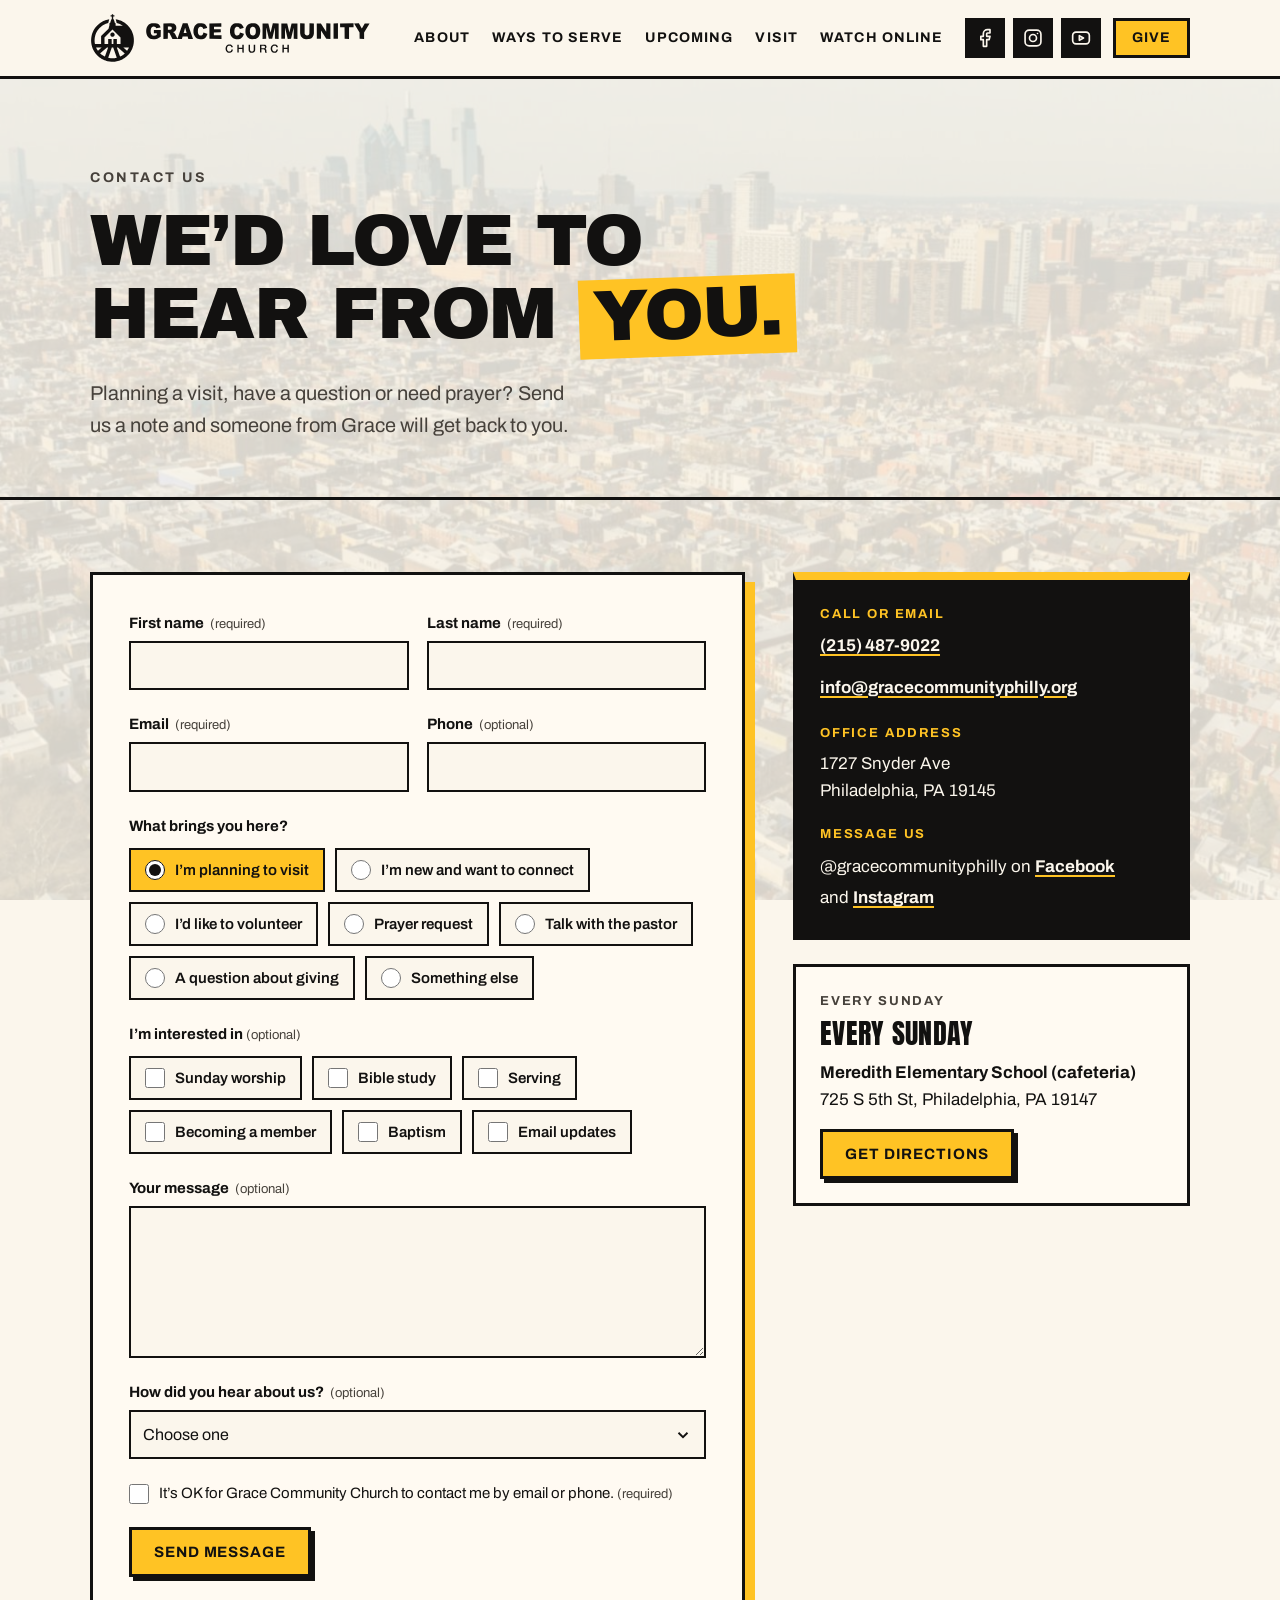
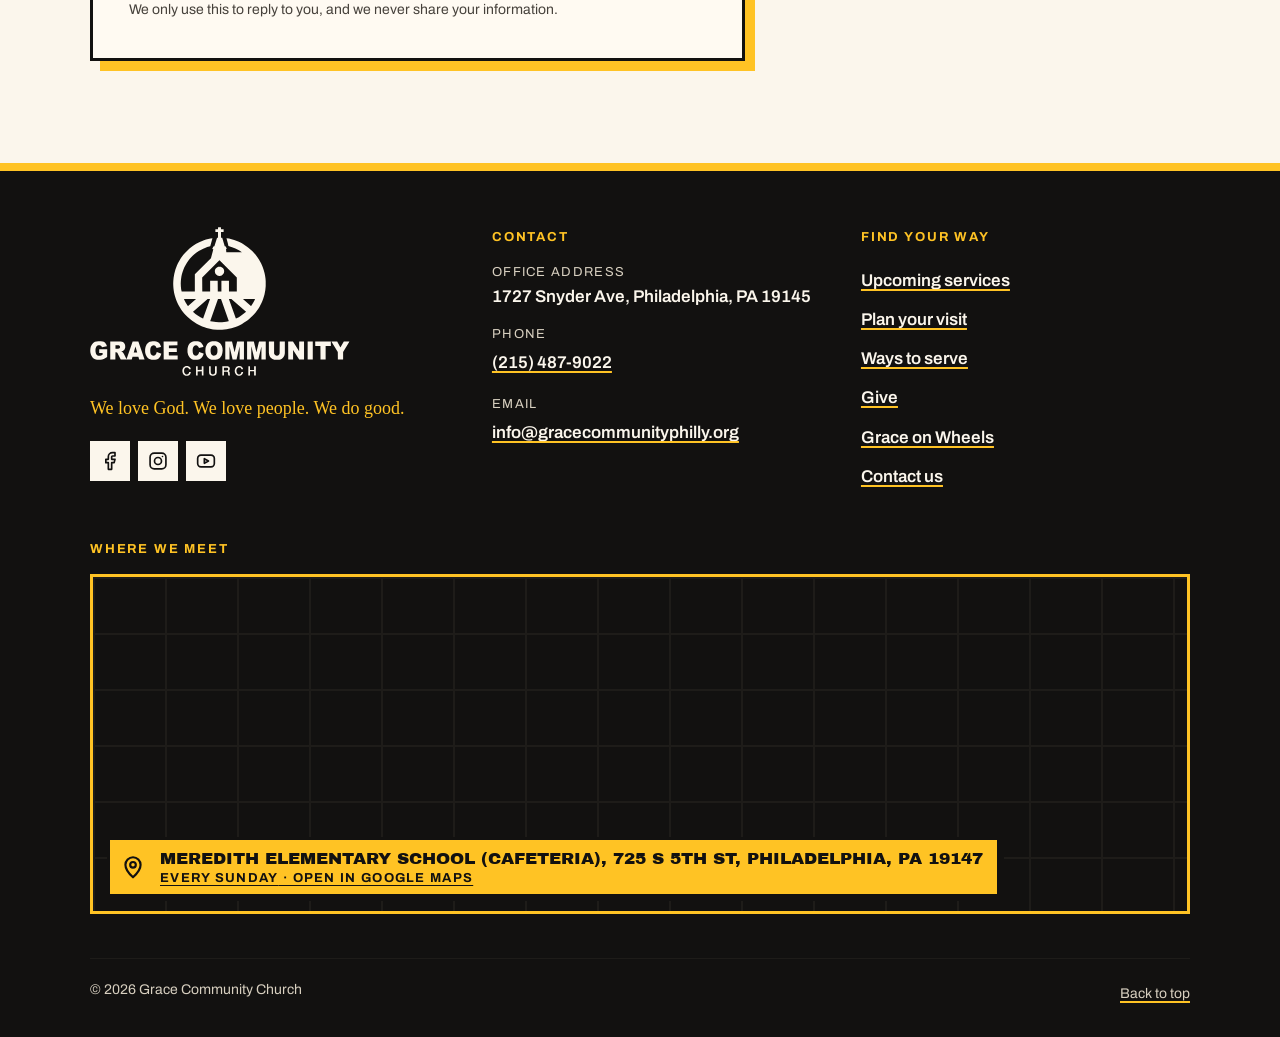
==== contact.html @ b17a5054 "2026-10-18: Add Give, Contact and Grace on Wheels pages - New pages: give.html, contact.html, graceo" ====
<!DOCTYPE html>
<html lang="en">
<head>
<meta charset="utf-8">
<!-- contact.html: shares its header, footer, CSS (assets/site.css) and script (assets/site.js) with the home page. -->
<meta name="viewport" content="width=device-width, initial-scale=1, viewport-fit=cover">
<title>Contact Us | Grace Community Church, Philadelphia</title>
<meta name="description" content="Questions, prayer requests or planning a visit? Send Grace Community Church a message, call (215) 487-9022 or email info@gracecommunityphilly.org.">
<link rel="canonical" href="https://gracecommunityphilly.org/contact">
<meta property="og:url" content="https://gracecommunityphilly.org/contact">
<meta property="og:type" content="website">
<meta property="og:site_name" content="Grace Community Church">
<meta property="og:title" content="Contact Us | Grace Community Church, Philadelphia">
<meta property="og:description" content="Questions, prayer requests or planning a visit? Send Grace Community Church a message, call (215) 487-9022 or email info@gracecommunityphilly.org.">
<meta property="og:image" content="https://gracecommunityphilly.org/images/share.jpg">
<meta property="og:image:width" content="1200">
<meta property="og:image:height" content="630">
<meta name="twitter:card" content="summary_large_image">
<meta name="theme-color" content="#121110">
<link rel="icon" href="/favicon.ico" sizes="48x48">
<link rel="icon" href="/favicon.svg" type="image/svg+xml">
<link rel="apple-touch-icon" href="/apple-touch-icon.png">
<link rel="preconnect" href="https://fonts.googleapis.com">
<link rel="preconnect" href="https://fonts.gstatic.com" crossorigin>
<link rel="stylesheet" href="https://fonts.googleapis.com/css2?family=Anton&family=Archivo:wght@400;600;700&family=Archivo+Black&family=Permanent+Marker&display=swap">
<link rel="stylesheet" href="assets/site.css">
<script>document.documentElement.classList.add('js');</script>
</head>
<body>
<a class="skip" href="#main">Skip to main content</a>

<!-- ===== HEADER + MAIN NAVIGATION (the same as the home page; links go back to its sections) ===== -->
<header class="site-header" id="top">
  <div class="wrap">
    <a class="brand" href="index.html" aria-label="Grace Community Church, home">
      <span class="emblem" aria-hidden="true"></span>
      <span class="wordmark" aria-hidden="true"></span>
    </a>
    <button class="nav-toggle" id="nav-toggle" type="button" aria-expanded="false" aria-controls="site-nav">
      <span class="bars" aria-hidden="true"></span><span id="nav-toggle-text">Menu</span>
    </button>
    <nav class="site-nav" id="site-nav" aria-label="Main">
      <!-- Nav items are in MOBILE order; .d-1 … .d-7 set the desktop order, .m-only items show on mobile only -->
      <ul>
        <li class="m-only"><a href="index.html#visit">Service times</a></li>
        <li class="d-5"><a href="https://www.facebook.com/gracecommunityphilly/" target="_blank" rel="noopener">Watch online<span class="sr-only"> (opens in a new tab)</span></a></li>
        <li class="d-4"><a href="index.html#visit">Visit</a></li>
        <li class="m-only"><a href="index.html#upcoming" data-dir>Get directions</a></li>
        <li class="m-only"><a href="index.html#expect">What to expect</a></li>
        <li class="d-1"><a href="index.html#about">About<span class="m-txt"> Grace</span></a></li>
        <li class="d-3"><a href="index.html#upcoming">Upcoming<span class="m-txt"> services</span></a></li>
        <li class="d-2"><a href="index.html#serve">Ways to serve</a></li>
        <li class="soc-li d-6"><div class="soc-row"><div class="social">
          <a href="https://www.facebook.com/gracecommunityphilly/" target="_blank" rel="noopener" aria-label="Facebook (opens in a new tab)"><svg viewBox="0 0 24 24" aria-hidden="true"><path d="M18 2h-3a5 5 0 0 0-5 5v3H7v4h3v8h4v-8h3l1-4h-4V7a1 1 0 0 1 1-1h3z"/></svg></a>
          <a href="https://www.instagram.com/gracecommunityphilly/" target="_blank" rel="noopener" aria-label="Instagram (opens in a new tab)"><svg viewBox="0 0 24 24" aria-hidden="true"><rect x="2.5" y="2.5" width="19" height="19" rx="5"/><circle cx="12" cy="12" r="4.2"/><path d="M17.400 6.600h.01"/></svg></a>
          <a href="https://www.youtube.com/@GraceCommunityPhilly" target="_blank" rel="noopener" aria-label="YouTube (opens in a new tab)"><svg viewBox="0 0 24 24" aria-hidden="true"><rect x="2" y="5" width="20" height="14" rx="4"/><path d="M10 9.200v5.600l5-2.800z"/></svg></a>
        </div><a class="btn quiet bs-cta" href="index.html#bible-study">Bible study</a></div></li>
        <li class="give-li d-7"><a class="btn" href="give.html">Give</a></li>
      </ul>
    </nav>
  </div>
</header>

<!--
  CONTACT (contact.html)
    [1] Page heading
    [2] Form #contact-form. Where it sends is set by SITE.formEndpoint in assets/site.js
        (Google Apps Script → the "Contact" tab of the church's Google Sheet, plus an email to info@).
        No address set = it opens the visitor's email app with the message filled in, addressed to info@.
        Links can pre-select a reason: contact.html?reason=giving (the data-key of a reason below).
    [3] Other ways to reach us, and this Sunday's time and place (filled in from SITE.meetingPlaces)
-->
<main id="main">

<header class="page-hero">
  <div class="wrap">
    <p class="eyebrow">Contact us</p>
    <h1>We’d love to hear from <span class="hl">you.</span></h1>
    <p class="lede">Planning a visit, have a question or need prayer? Send us a note and someone from Grace will get back to&nbsp;you.</p>
  </div>
</header>

<section class="section first-sec" aria-label="Contact form and details">
  <div class="wrap contact-grid">
    <div>
      <form class="form" id="contact-form" novalidate data-form="contact" data-done="f-done" data-subject="Message from the website">
        <div class="f-row two">
          <label>First name <span class="req">(required)</span><input id="c-first" name="first_name" data-label="First name" autocomplete="given-name" required></label>
          <label>Last name <span class="req">(required)</span><input id="c-last" name="last_name" data-label="Last name" autocomplete="family-name" required></label>
        </div>
        <div class="f-row two">
          <label>Email <span class="req">(required)</span><input type="email" id="c-email" name="email" data-label="Email" autocomplete="email" required></label>
          <label>Phone <span class="opt">(optional)</span><input type="tel" id="c-phone" name="phone" data-label="Phone" autocomplete="tel"></label>
        </div>
        <fieldset class="f-row">
          <legend>What brings you here?</legend>
          <div class="choices">
            <label class="choice"><input type="radio" name="reason" value="Planning to visit" data-key="visit" checked><span>I’m planning to visit</span></label>
            <label class="choice"><input type="radio" name="reason" value="New and want to connect" data-key="connect"><span>I’m new and want to connect</span></label>
            <label class="choice"><input type="radio" name="reason" value="Volunteer" data-key="volunteer"><span>I’d like to volunteer</span></label>
            <label class="choice"><input type="radio" name="reason" value="Prayer request" data-key="prayer"><span>Prayer request</span></label>
            <label class="choice"><input type="radio" name="reason" value="Talk with the pastor" data-key="pastor"><span>Talk with the pastor</span></label>
            <label class="choice"><input type="radio" name="reason" value="Giving question" data-key="giving"><span>A question about giving</span></label>
            <label class="choice"><input type="radio" name="reason" value="Something else" data-key="other"><span>Something else</span></label>
          </div>
        </fieldset>
        <fieldset class="f-row">
          <legend>I’m interested in <span class="opt">(optional)</span></legend>
          <div class="choices">
            <label class="choice"><input type="checkbox" name="interests" value="Sunday worship"><span>Sunday worship</span></label>
            <label class="choice"><input type="checkbox" name="interests" value="Bible study"><span>Bible study</span></label>
            <label class="choice"><input type="checkbox" name="interests" value="Serving"><span>Serving</span></label>
            <label class="choice"><input type="checkbox" name="interests" value="Membership"><span>Becoming a member</span></label>
            <label class="choice"><input type="checkbox" name="interests" value="Baptism"><span>Baptism</span></label>
            <label class="choice"><input type="checkbox" name="interests" value="Email updates"><span>Email updates</span></label>
          </div>
        </fieldset>
        <label class="f-row">Your message <span class="opt">(optional)</span><textarea id="c-message" name="message" data-label="Message" rows="5"></textarea></label>
        <label class="f-row">How did you hear about us? <span class="opt">(optional)</span>
          <select id="c-heard" name="heard_from" data-label="Heard about us from">
            <option value="">Choose one</option>
            <option>A friend or family member</option>
            <option>Facebook</option>
            <option>Instagram</option>
            <option>Google search</option>
            <option>A flyer or event</option>
            <option>Other</option>
          </select>
        </label>
        <label class="choice consent"><input type="checkbox" id="c-consent" name="consent" value="yes" data-label="OK to contact" required><span>It’s OK for Grace Community Church to contact me by email or phone. <span class="req">(required)</span></span></label>
        <div class="hp" aria-hidden="true"><label>Leave this empty <input name="website" tabindex="-1" autocomplete="off"></label></div>
        <p class="f-error" role="alert" hidden></p>
        <button class="btn" type="submit">Send message</button>
        <p class="fine">We only use this to reply to you, and we never share your information.</p>
      </form>
      <div class="f-done" id="f-done" tabindex="-1" hidden>
        <h2>Thank you!</h2>
        <p class="done-msg">We got your message and will be in touch soon.</p>
        <a class="btn quiet" href="index.html">Back to the home page</a>
      </div>
    </div>

    <aside class="contact-side">
      <div class="side-card band">
        <h2 class="label">Call or email</h2>
        <p><a href="tel:+12154879022">(215)&nbsp;487-9022</a></p>
        <p><a href="mailto:info@gracecommunityphilly.org">info@gracecommunityphilly.org</a></p>
        <h2 class="label">Office address</h2>
        <p>1727 Snyder Ave<br>Philadelphia, PA&nbsp;19145</p>
        <h2 class="label">Message us</h2>
        <p>@gracecommunityphilly on <a href="https://www.facebook.com/gracecommunityphilly/" target="_blank" rel="noopener">Facebook<span class="sr-only"> (opens in a new tab)</span></a> and <a href="https://www.instagram.com/gracecommunityphilly/" target="_blank" rel="noopener">Instagram<span class="sr-only"> (opens in a new tab)</span></a></p>
      </div>
      <div class="side-card">
        <h2 class="label" data-sun="label">Every Sunday</h2>
        <p class="side-big" data-sun="when">12:00&nbsp;PM</p>
        <p><b data-sun="name">Meredith Elementary School (cafeteria)</b><br><span data-sun="address">725&nbsp;S&nbsp;5th&nbsp;St, Philadelphia, PA&nbsp;19147</span></p>
        <a class="btn" href="index.html#upcoming" data-dir>Get directions</a>
      </div>
    </aside>
  </div>
</section>

</main>

<!-- ===== [11] FOOTER: logo, contact, quick links, map ===== -->
<footer class="band site-footer">
  <div class="wrap">
    <div class="foot-grid">
      <div class="foot-brand">
        <span class="lockup" role="img" aria-label="Grace Community Church"></span>
        <p>We love God. We love people. We do good.</p>
        <div class="social">
          <a href="https://www.facebook.com/gracecommunityphilly/" target="_blank" rel="noopener" aria-label="Facebook (opens in a new tab)"><svg viewBox="0 0 24 24" aria-hidden="true"><path d="M18 2h-3a5 5 0 0 0-5 5v3H7v4h3v8h4v-8h3l1-4h-4V7a1 1 0 0 1 1-1h3z"/></svg></a>
          <a href="https://www.instagram.com/gracecommunityphilly/" target="_blank" rel="noopener" aria-label="Instagram (opens in a new tab)"><svg viewBox="0 0 24 24" aria-hidden="true"><rect x="2.5" y="2.5" width="19" height="19" rx="5"/><circle cx="12" cy="12" r="4.2"/><path d="M17.400 6.600h.01"/></svg></a>
          <a href="https://www.youtube.com/@GraceCommunityPhilly" target="_blank" rel="noopener" aria-label="YouTube (opens in a new tab)"><svg viewBox="0 0 24 24" aria-hidden="true"><rect x="2" y="5" width="20" height="14" rx="4"/><path d="M10 9.200v5.600l5-2.800z"/></svg></a>
        </div>
      </div>
      <div>
        <h2>Contact</h2>
        <dl class="contact">
          <div><dt>Office address</dt><dd>1727 Snyder Ave, Philadelphia, PA&nbsp;19145</dd></div>
          <div><dt>Phone</dt><dd><a href="tel:+12154879022">(215) 487-9022</a></dd></div>
          <div><dt>Email</dt><dd><a href="mailto:info@gracecommunityphilly.org">info@gracecommunityphilly.org</a></dd></div>
        </dl>
      </div>
      <div>
        <h2>Find your way</h2>
        <ul class="foot-links">
          <li><a href="index.html#upcoming">Upcoming services</a></li>
          <li><a href="index.html#visit">Plan your visit</a></li>
          <li><a href="index.html#serve">Ways to serve</a></li>
          <li><a href="give.html">Give</a></li>
          <li><a href="graceonwheels.html">Grace on Wheels</a></li>
          <li><a href="contact.html">Contact us</a></li>
        </ul>
      </div>
    </div>
    <!-- Map: the script swaps in this Sunday's place (from SITE.meetingPlaces) and embeds a Google map -->
    <h2 class="map-h" id="map-h">Where we meet this Sunday</h2>
    <div class="foot-map" id="map">
      <a class="map-link" id="map-link" href="https://www.google.com/maps/search/?api=1&amp;query=Meredith+Elementary+School%2C+725+S+5th+St%2C+Philadelphia%2C+PA+19147" target="_blank" rel="noopener">
        <span class="map-card">
          <svg viewBox="0 0 24 24" aria-hidden="true"><path d="M12 21.5s-7-6.1-7-11.5a7 7 0 0 1 14 0c0 5.400-7 11.500-7 11.500z"/><circle cx="12" cy="10" r="2.6"/></svg>
          <span><b id="map-place">Meredith Elementary School (cafeteria), 725&nbsp;S&nbsp;5th&nbsp;St, Philadelphia, PA&nbsp;19147</b><i><span id="map-when">Our Sunday home from November&nbsp;1</span>&nbsp;· Open in Google Maps<span class="sr-only"> (opens in a new tab)</span></i></span>
        </span>
      </a>
    </div>
    <div class="foot-base">
      <span>© <span id="year">2026</span> Grace Community Church</span>
      <a href="#top">Back to top</a>
    </div>
  </div>
</footer>
<!-- ===== /[11] END FOOTER ===== -->

<script src="assets/site.js"></script>
</body>
</html>
---- assets/site.css ----
/* GRACE COMMUNITY CHURCH: assets/site.css
   Shared by every page (index, give, contact, graceonwheels). Moved out of index.html so the pages share one copy. */
/* Layout: flyer logic at page scale. Cream sheets carry the reading, black bands carry
   times and places, one tilted yellow block per screen carries the emphasis. */
/* =====================================================================================
   CSS TABLE OF CONTENTS (search for the heading text in quotes)
     "Design tokens"          colours, fonts, logo shapes (the two long data: lines), spacing
     "Base"                   reset, links, focus outline
     "Page background photo"  the fixed photo behind the whole page
     "Buttons"                .btn and .btn.quiet
     "Gaps the church..."     .todo placeholder boxes
     "Social icons"
     "Header"                 sticky header, nav, mobile menu (max-width: 1200px)
     "Hero carousel"          slides, ticket card, the black strip under the hero
     "Sections"               shared section spacing and headings
     "Latest sermon"          video box and poster
     "Bible study panel"
     "Upcoming service cards"
     "About accordions"       values row, pastor letter
     "Ministries"             Ways to serve, food drive
     "Gallery"                flyer tiles and the lightbox
     "Visit"                  service times, FAQ, What to expect
     "Footer"                 map, contact, links
   Breakpoints used: 1200px (mobile menu), 860px (hero/sermon stack), 820/760/720/700px,
   640/600/560/520px, 480px and 380px (small phones).
   ===================================================================================== */
/* ---------- Design tokens ---------- */
:root {
  color-scheme: only light; /* always the cream look, even on devices set to dark mode */
  --paper: #fbf6ec;
  --paper-2: #efe4d0;
  --card: #fffaf2;
  --ink: #121110;
  --ink-soft: #46413b;
  --edge: #121110;
  --line: #d9cdb6;
  --sun: #ffc324;
  --on-sun: #121110;
  --band: #121110;
  --band-2: #1e1c19;
  --on-band: #fbf6ec;
  --on-band-soft: #d8d0c0;
  --ring: #121110;

  --display: "Archivo Black", "Arial Black", Impact, sans-serif;
  --tall: "Anton", "Arial Narrow", Impact, sans-serif;
  --body: "Archivo", "Helvetica Neue", Arial, sans-serif;
  --marker: "Permanent Marker", "Comic Sans MS", cursive;
  --serif: Georgia, "Times New Roman", serif;  /* system serif: no web font needed for the few quotes */

  --gutter: clamp(16px, 4vw, 40px);
  --header-h: 76px;
  /* Logo shapes, used as masks so they take the text colour. Retraced from the high-res logo PNG;
     the same drawings are saved as images/logo/emblem.svg and wordmark.svg. */
  --emblem: url("data:image/svg+xml,%3Csvg xmlns='http://www.w3.org/2000/svg' viewBox='0 0 924 1026'%3E%3Cpath fill-rule='evenodd' d='M488 1023l-48 1-42-4-42-8-23-7-19-6-24-9-21-9-20-10-18-9-18-12-19-13-16-12-18-15-17-15-18-18-16-18-12-15-13-18-15-23-12-21-9-18-8-17-10-25-7-21-6-21-5-21-4-22-3-22-2-25-1-25 1-26 3-34 7-40 11-41 15-40 10-22 10-19 20-33 24-33 16-19 15-15 30-28 32-25 34-22 36-19 18-8 23-9 21-7 22-6 22-5 20-3v1l-21 78-2 2-29 8-22 8-18 8-24 12-20 12-22 15-19 15-17 15-15 14-16 18-15 19-15 22-13 22-11 22-9 21-8 22-7 24-5 22-4 26-2 21-1 26 1 27 3 28 5 23h131v-171l160-159 23-89v-2l-10-2 2-4 9-22 10-1 26-83 2-1h8v-1v-56l-26-1v-26v-1h1h25v-1l1-20h28l1 20v1h26v27l-26 1v56v1h12l25 84 9 1 2 1 9 25-1 1h-6v1l3 30v1h118h35l2-1-30-19-35-18-33-13-36-11-1-3-6-28-12-45v-3l25 4 25 6 26 8 27 10 25 11 25 13 22 13 25 17 17 13 20 17 18 17 18 18 16 19 18 24 15 23 11 19 11 21 11 25 10 26 7 23 6 23 5 25 4 28 2 25v26v25l-4 40-8 42-12 41-9 24-9 21-10 20-10 18-11 18-13 19-12 16-15 18-17 18-16 15-18 16-15 12-19 14-20 13-17 10-23 13-22 10-20 7-41 14-25 5-22 4-23 4zM634 642v-138l-172-172h-1l-171 172 1 139 78-1v-106h2h73l1 106h36v-106h75v106zM466 487h-8l-9-1-8-4-6-3-6-6-7-8-4-9-2-9v-12l1-6 3-8 5-8 8-8 8-5 8-3 9-2h7l10 2 8 3 8 5 6 7 6 7 3 7 2 9v12l-1 6-3 8-5 8-7 7-8 6-9 4zM150 786l79-69-12-1h-107l-1 2 5 11 13 25 19 30 3 3zM299 912l69-194v-1h-24l-145 126-1 1 25 22 26 19 28 17 17 8 5 3zM488 948l19-2 20-2 24-5 3-2-77-219-2-1h-26l-2 1-77 219 2 1 19 4 35 5 31 2zM626 912l28-14 24-16 23-17 25-21-146-127h-24l1 4 65 184 3 7zM776 786l10-14 12-20 11-21 6-14h-1h-119l79 70h1z'/%3E%3C/svg%3E");
  --wordmark: url("data:image/svg+xml,%3Csvg xmlns='http://www.w3.org/2000/svg' viewBox='0 0 2587 347'%3E%3Cpath fill-rule='evenodd' d='M103 187h-23l-11-1-10-2-9-3-10-5-8-6-7-7-8-11-7-14-5-16-2-11-1-15 1-17 2-12 3-12 5-11 6-10 4-5 4-5 10-9 12-7 16-4 18-2h24l18 3 11 3 7 5 5 3 7 8 8 14 5 13v2h-1l-48 9h-1l-3-8-4-4-4-4-9-4-11-1-9 2-6 3-7 7-5 8-4 12-2 14v15l3 18 3 9 4 5 6 7 5 3 6 2 7 1h8l6-1 7-2 7-3 8-5 1-2v-13l-1-2h-31h-2v-35l1-2 77-1h1l1 2-1 75-20 14-14 7-15 5zM647 187h-24l-10-1-16-4-12-6-10-8-11-14-8-15-5-14-3-16v-28l4-21 5-14 7-14 12-13 13-9 7-3 13-3 14-2h20l16 3 13 4 8 5 5 4 8 10 7 11 7 18v1l-3 1-42 10-5-11-5-7-5-4-4-2-10-2-8 1-7 3-7 6-6 8-3 8-2 10-1 15 1 17 2 10 4 10 5 6 5 4 7 3 9 1 8-1 7-3 6-6 4-5 4-10 3-10 41 13 3 1 1 2-3 10-6 14-5 9-6 8-9 8-10 6-8 3zM1068 187h-25l-15-2-15-5-10-6-11-11-10-14-6-13-5-19-1-8v-15v-13l1-9 4-18 6-14 5-8 5-6 6-7 7-5 13-7 17-4 17-1 19 1 13 2 12 5 11 8 9 11 9 14 5 14-1 1-3 1-41 10-1-1-3-9-7-8-5-4-4-2-10-2-8 1-7 3-7 7-5 7-3 9-2 10-1 14 1 16 2 11 3 9 3 4 4 5 3 2 7 3 10 1 10-2 6-3 5-5 4-5 4-10 2-9 1-1 43 14 2 2-3 10-7 15-5 8-8 10-10 8-7 4-8 3zM1248 186l-23 1-16-2-13-4-13-7-11-10-8-10-8-15-5-15-2-12-1-14 1-21 2-12 3-10 6-14 5-8 6-7 5-6 8-6 13-6 9-3 9-2 20-1 18 1 17 4 14 7 13 12 9 12 7 15 5 16 1 14 1 10-3 27-4 15-3 8-5 9-9 12-6 6-10 7-8 4-9 3zM542 184h-53l-1-3-7-25-1-1h-56h-1l-8 29h-109l-2-3-28-55-3-6-5-5-4-2-4-1h-6h-1v1l-1 70-51 1v-179l89-1 17 1 11 2 8 3 8 6 4 4 5 7 3 6 4 13v18l-3 10-3 7-3 5-8 9-8 5-12 5v1l8 3 4 3 11 15 25 50 2 4 61-175 1-2h55l1 2 60 173 1 3zM872 184l-139-1-1-175v-2l1-1 135-1 2 1v38l-85 1v27h77l1 1 1 34-1 2h-1l-77 1-1 1v31l2 2h86v1v38zM1531 184l-42-1v-128l-1 2-30 126h-39l-30-127-1-1v128l-42 1v-179h67l24 99 2 7 25-106 1-1 66 1 1 3v173zM1748 184l-42-1v-128l-31 128-38 1-31-130-1 2v127h-42v-176v-2h67l1 2 25 104 25-104 1-2h66l1 2v174v2zM1878 186l-29 1-16-2-11-3-7-3-10-7-11-12-5-8-3-7-3-12-2-9-1-11v-106l2-3 50 1v116l2 7 6 8 4 4 5 3 11 2 11-2 7-4 3-4 3-4 3-9 1-116 1-2 50 1v2v112l-1 9-3 13-3 7-6 11-6 8-10 9-5 3-9 4-12 3zM2130 184l-48-1-61-95v95h-48l-1-176 1-2h47l61 96 1-95 1-2 47 1zM2217 183h-51v-175v-3l50-1 1 2zM2344 184l-50-1-1-133-50-1h-1l-1-42 1-2 154-1 1 2v43h-2l-50 1v131v2zM2518 184l-51-1-1-74-61-100-2-3 1-1 54-1 2 1 31 56 2 2 33-58h56v1l-7 12-56 91v73zM277 77l12-3 4-2 2-3 3-5v-5v-5l-3-5-4-5-6-2-6-1h-26v36zM1238 144h4l6-2 5-3 6-6 2-3 4-8 2-9 1-8v-23l-2-11-3-8-5-7-4-4-6-5-5-2-5-1h-9l-8 2-7 5-5 5-3 5-3 8-2 8-1 8v20l3 16 3 8 3 4 6 5 7 5 10 2zM469 115l-17-61-17 61zM970 344l-12 1-7-1-6-2-8-5-6-6-5-7-4-9-2-8-1-11 1-10 2-9 4-8 4-6 6-6 8-5 9-3 10-1 8 1 6 1 7 3 5 3 7 6 3 4 3 9v4l-1 1h-15l-3-8-5-5-7-4-9-1-7 1-5 2-6 5-5 8-3 12v12l1 7 5 11 5 5 4 4 5 2h7l9-1 7-5 4-5 3-8v-4l1-1h14l2 1-1 7-3 8-3 6-5 5-6 5-5 3zM1492 344l-13 1-6-1-6-2-9-5-7-7-4-7-4-9-2-8-1-10 1-9 2-8 4-10 5-7 7-6 7-4 9-3 9-1 9 1 13 4 6 4 6 7 4 8 1 6v2h-16l-4-9-4-5-6-3-8-1-8 1-5 2-5 4-3 3-3 5-3 9-1 7 1 13 2 7 3 6 4 6 5 3 6 3h6l9-1 4-2 5-6 3-6 3-9h14l2 1-2 8-2 6-3 6-4 5-8 7-6 3zM1128 343l-15-1-1-40-1-1-40 1v40h-16v-91h14h2v35l1 1 40-1v-35h1h15l1 1v90zM1231 344l-15 1-10-2-6-3-5-4-4-5-3-5-2-7-1-8v-60h15h1v52l1 10 1 5 4 7 3 3 4 2 8 1 8-1 5-2 6-6 2-4 1-5v-9v-53h1h14h2v58l-1 10-2 4-3 8-7 7-9 4zM1394 343h-17l-2-7-1-13-1-7-2-5-3-3-3-2-9-1h-23v37h-16v-91h53l7 2 4 2 6 6 4 7v7l-1 8-3 7-2 3-4 4-3 1 7 5 4 6 1 4 1 19 1 4 3 6zM1650 342h-17v-40v-1h-1h-39l-1 1v40h-17l1-91h15h1v35l1 1h40v-36h1h15h1zM1366 291l5-3 2-3 1-4v-8l-2-4-2-2-3-2-8-1h-26v27l1 1h25z'/%3E%3C/svg%3E");
}

/* ---------- Base: reset, links, focus outline ---------- */
*, *::before, *::after { box-sizing: border-box; }
[hidden] { display: none !important; }
html:not(.js) [data-from] { display: none !important; }
html { scroll-padding-top: calc(var(--header-h) + 16px); }
@media (prefers-reduced-motion: no-preference) { html { scroll-behavior: smooth; } }
body {
  margin: 0; background: var(--paper); color: var(--ink);
  font-family: var(--body); font-size: 1.0625rem; line-height: 1.6;
  overflow-x: hidden; overflow-x: clip;
}
h1, h2, h3, h4, p, ul, ol, dl, dd, figure { margin: 0; }
/* Orphans and widows: headings, labels and short lines break into even lines; body copy never
   leaves one word alone on its last line. Times, dates and street addresses use non-breaking
   spaces in the markup (&nbsp;) so "9 AM", "Dec 5" and "725 S 5th St" never split. */
h1, h2, h3, h4, .when, .date, .label, .tag, .what, .where, .lede, .ref, .min h3, .volunteer h3, dt { text-wrap: balance; }
p, li, dd, address, blockquote, figcaption { text-wrap: pretty; }
ul, ol { padding: 0; list-style: none; }
img { display: block; max-width: 100%; height: auto; }
a { color: inherit; text-decoration-thickness: 2px; text-underline-offset: 3px; text-decoration-color: var(--sun); }
a:hover { text-decoration-color: currentColor; }
:focus-visible { outline: 3px solid var(--ring); outline-offset: 3px; }
button { font: inherit; color: inherit; }

/* Page background photo: fixed to the screen, so it stays put while the page scrolls.
   A cream layer at 85% sits over it. Set the image in SITE.pageImage. */
.has-page-bg body::before, .has-page-bg body::after { content: ""; position: fixed; left: 0; top: 0; width: 100%; height: 100vh; height: 100lvh; z-index: -1; pointer-events: none; }
.has-page-bg body::before { background: var(--page-image) center / cover no-repeat; }
@media (max-width: 700px) { .has-page-bg body::before { background-image: var(--page-image-small, var(--page-image)); } }
.has-page-bg body::after { background: var(--paper); opacity: .85; }
.has-page-bg .hero { background: transparent; }
.has-page-bg .section.tint { background: linear-gradient(rgba(239, 228, 208, .6), rgba(239, 228, 208, 0)); }

.wrap { max-width: 1180px; margin-inline: auto; padding-inline: var(--gutter); }
.band { background: var(--band); color: var(--on-band); --ring: var(--sun); }
.sr-only { position: absolute; width: 1px; height: 1px; overflow: hidden; clip-path: inset(50%); white-space: nowrap; }

.skip {
  position: absolute; left: var(--gutter); top: -100px; z-index: 100;
  background: var(--sun); color: var(--on-sun); padding: 10px 16px; font-weight: 700;
}
.skip:focus { top: calc(env(safe-area-inset-top, 0px) + 8px); }

.label {
  font-size: .8125rem; font-weight: 700; text-transform: uppercase; letter-spacing: .14em;
}
.emblem, .lockup { display: block; background: currentColor; }
.emblem { aspect-ratio: 924 / 1026; -webkit-mask: var(--emblem) center / contain no-repeat; mask: var(--emblem) center / contain no-repeat; }
/* The full lockup (footer) is the emblem stacked over the wordmark: two mask layers, no third copy of the artwork.
   49.64% / 35.717% place and size the emblem exactly as in the original lockup artwork. */
.lockup { aspect-ratio: 2587 / 1479;
  -webkit-mask: var(--emblem) 49.64% 0 / 35.717% auto no-repeat, var(--wordmark) 0 100% / 100% auto no-repeat;
          mask: var(--emblem) 49.64% 0 / 35.717% auto no-repeat, var(--wordmark) 0 100% / 100% auto no-repeat; }

/* Browsers without aspect-ratio (Safari 14 and older) */
@supports not (aspect-ratio: 1 / 1) {
  .brand .emblem { height: 49px; } .wordmark { width: 224px; } .hero-emblem { height: 333px; }
  .foot-brand .lockup { height: 149px; } .video { height: 0; padding-top: 56.25%; } .photo-slot { min-height: 340px; }
}

/* Buttons */
.btn {
  display: inline-flex; align-items: center; justify-content: center; gap: 10px;
  min-height: 48px; padding: 10px 22px;
  background: var(--sun); color: var(--on-sun); border: 3px solid var(--on-sun);
  font-weight: 700; font-size: .9375rem; text-transform: uppercase; letter-spacing: .06em;
  text-decoration: none; cursor: pointer; text-align: center;
  box-shadow: 4px 4px 0 var(--ink);
}
.btn:hover { box-shadow: 6px 6px 0 var(--ink); transform: translate(-2px, -2px); }
.btn.quiet { background: transparent; color: var(--ink); border-color: var(--ink); box-shadow: none; }
.btn.quiet:hover { background: var(--ink); color: var(--paper); transform: none; }
.band .btn { border-color: var(--sun); box-shadow: none; }
.band .btn:hover { background: var(--on-band); border-color: var(--on-band); transform: none; }
.band .btn.quiet { color: var(--on-band); border-color: var(--on-band); background: transparent; }
.band .btn.quiet:hover { background: var(--on-band); color: var(--band); }
@media (prefers-reduced-motion: no-preference) { .btn { transition: transform .12s, box-shadow .12s, background .12s; } }

/* Gaps the church still needs to fill in */
.todo {
  border: 2px dashed currentColor; padding: 14px 16px; display: grid; gap: 4px;
  font-size: .9375rem; line-height: 1.45;
}
.todo b { font-family: var(--marker); font-weight: 400; font-size: 1rem; letter-spacing: .04em; text-transform: uppercase; }
.todo.inline { display: inline-block; padding: 2px 10px; font-size: .875rem; }

/* Social icons */
.social { display: flex; gap: 8px; }
.social a { width: 40px; height: 40px; display: grid; place-items: center; background: var(--ink); color: var(--paper); border: 2px solid var(--ink); }
.band .social a { background: var(--on-band); color: var(--band); border-color: var(--on-band); }
.social a:hover, .band .social a:hover { background: var(--sun); color: var(--on-sun); border-color: var(--sun); }
.social svg { width: 20px; height: 20px; fill: none; stroke: currentColor; stroke-width: 2; stroke-linecap: round; stroke-linejoin: round; }
.site-nav .soc-li { margin-left: 8px; }

/* Header */
.site-header {
  position: sticky; top: env(safe-area-inset-top, 0px); z-index: 50;
  background: var(--paper); border-bottom: 3px solid var(--ink);
}
.site-header .wrap { display: flex; align-items: center; justify-content: space-between; gap: 16px; min-height: var(--header-h); }
.brand { display: flex; align-items: center; gap: 12px; text-decoration: none; min-width: 0; }
.brand .emblem { width: 44px; flex: none; }
.wordmark { display: block; height: 30px; aspect-ratio: 2587 / 347; flex: none; background: currentColor; -webkit-mask: var(--wordmark) center / contain no-repeat; mask: var(--wordmark) center / contain no-repeat; }
.nav-toggle {
  display: none; align-items: center; gap: 10px; min-height: 44px; padding: 6px 14px;
  background: var(--ink); color: var(--paper); border: 0; cursor: pointer;
  font-weight: 700; font-size: .875rem; text-transform: uppercase; letter-spacing: .1em;
}
.nav-toggle .bars { width: 20px; height: 14px; border-block: 2px solid currentColor; position: relative; }
.nav-toggle .bars::after { content: ""; position: absolute; inset: 4px 0 auto; border-top: 2px solid currentColor; }
.site-nav ul { display: flex; align-items: center; gap: 4px; }
.site-nav .m-only { display: none; }
/* Mobile-only words and the Bible study button; on desktop the links keep their original order */
.site-nav .m-txt, .site-nav .bs-cta { display: none; }
.soc-row { display: flex; flex-wrap: wrap; align-items: center; gap: 12px; }
@media (min-width: 1201px) {
  .site-nav .d-1 { order: 1; } .site-nav .d-2 { order: 2; } .site-nav .d-3 { order: 3; } .site-nav .d-4 { order: 4; }
  .site-nav .d-5 { order: 5; } .site-nav .d-6 { order: 6; } .site-nav .d-7 { order: 7; }
}
.site-nav li > a {
  display: block; padding: 10px 9px; white-space: nowrap; text-decoration: none;
  font-weight: 700; font-size: .875rem; text-transform: uppercase; letter-spacing: .08em;
}
.site-nav li > a:not(.btn):hover, .site-nav li > a[aria-current] { box-shadow: inset 0 -4px 0 var(--sun); }
.site-nav .btn { min-height: 40px; padding: 6px 16px; margin-left: 8px; box-shadow: none; }
.site-nav .btn:hover { transform: none; box-shadow: none; background: var(--ink); color: var(--paper); border-color: var(--ink); }
@media (max-width: 1200px) {
  .js .nav-toggle { display: inline-flex; }
  .site-nav { position: absolute; left: 0; right: 0; top: 100%; background: var(--paper); border-bottom: 3px solid var(--ink); padding: 8px var(--gutter) 20px; }
  .site-nav ul { flex-direction: column; align-items: stretch; gap: 0; }
  .site-nav .m-only { display: block; }
  .site-nav .m-txt { display: inline; }
  .site-nav .bs-cta { display: inline-flex; flex: 1 1 150px; padding-inline: 14px; }
  .site-nav li + li { border-top: 1px solid var(--line); }
  .site-nav li > a { padding: 14px 4px; font-size: 1rem; }
  .site-nav .soc-li { padding-block: 14px 4px; }
  .site-nav .social a { width: 48px; height: 48px; }
  .site-nav .give-li { border-top: 0; padding-top: 12px; }
  .site-nav .btn { margin-left: 0; min-height: 48px; }
  .js .site-nav:not(.open) { display: none; }
  html:not(.js) .site-header { position: static; }
  html:not(.js) .site-nav { position: static; border: 0; padding: 0 0 12px; flex-basis: 100%; }
  html:not(.js) .site-header .wrap { flex-wrap: wrap; }
}
@media (max-width: 480px) { .wordmark { height: 24px; } .brand { gap: 8px; } .brand .emblem { width: 36px; } }
@media (max-width: 380px) { .wordmark { height: 20px; } .brand .emblem { width: 32px; } }

/* Hero carousel: slides share one grid cell so the hero never changes height */
.hero { background: linear-gradient(var(--paper), var(--paper-2)); overflow-x: hidden; overflow-x: clip; }
.hero { --hero-overlay: var(--paper); }
.hero.dark .hero-stage { --hero-overlay: var(--band); --paper: var(--band); --ink: var(--on-band); --ink-soft: var(--on-band-soft); --ring: var(--sun); color: var(--ink); }
.hero.dark .hero-stage .btn { box-shadow: none; border-color: var(--sun); }
.hero.dark .hero-stage .btn.quiet { border-color: var(--ink); }
.hero.dark .ticket { outline: 2px solid var(--sun); }
.hero-stage { position: relative; }
.hero-bgs { position: absolute; inset: 0; overflow: hidden; }
.hero-bg { position: absolute; inset: 0; background: center / cover no-repeat; opacity: 0; }
.hero-bg.is-active { opacity: 1; }
.hero-bg.has-img::after { content: ""; position: absolute; inset: 0; background: var(--hero-overlay); opacity: .85; }
@media (prefers-reduced-motion: no-preference) { .hero-bg { transition: opacity .6s ease; } }
.hero-inner { position: relative; padding-block: clamp(36px, 6vw, 72px) clamp(20px, 3vw, 32px); }
.slides { display: grid; }
.slide {
  grid-area: 1 / 1; min-width: 0;
  display: grid; grid-template-columns: minmax(0, 1fr) minmax(0, 340px); gap: clamp(28px, 5vw, 56px); align-items: center;
}
.js .slide:not(.is-active) { visibility: hidden; opacity: 0; }
@media (prefers-reduced-motion: no-preference) {
  .js .slide { transition: opacity .5s ease, visibility 0s linear .5s; }
  .js .slide.is-active { transition: opacity .5s ease; }
}
html:not(.js) .slide { grid-area: auto; }
html:not(.js) .slides { gap: 56px; }
.hero-copy { container-type: inline-size; min-width: 0; }
.hero-h { display: grid; gap: 18px; }
.h1-name { font-family: var(--body); font-size: .875rem; font-weight: 700; letter-spacing: .18em; text-transform: uppercase; color: var(--ink-soft); }
.h1-motto { font-family: var(--display); font-weight: 400; text-transform: uppercase; font-size: clamp(1.75rem, 5.2vw, 4.25rem); line-height: 1; white-space: nowrap; letter-spacing: -.02em; display: grid; justify-items: start; gap: .06em; }
.h1-motto .hl { background: var(--sun); color: var(--on-sun); padding: .04em .22em .08em; margin-left: -.12em; transform: rotate(-2deg); transform-origin: left center; }
@media (max-width: 860px) { .h1-motto { font-size: clamp(1.5rem, 8.4vw, 3.25rem); } }
@supports (width: 1cqi) { .h1-motto { font-size: clamp(1.5rem, 9.6cqi, 5rem); } }
.lede { font-size: clamp(1.0625rem, 1.6vw, 1.25rem); max-width: 34em; margin-top: 30px; color: var(--ink-soft); }
.actions { display: flex; flex-wrap: wrap; gap: 14px; margin-top: 28px; }
.zoom-id { display: flex; flex-wrap: wrap; gap: 4px 22px; margin-top: 14px; font-size: .9375rem; font-weight: 600; }
.zoom-id b { font-family: var(--tall); font-weight: 400; font-size: 1.25rem; letter-spacing: .03em; margin-left: 4px; user-select: all; }
.hero-emblem { width: min(300px, 100%); justify-self: end; }
.hero-ctl { display: flex; align-items: center; gap: 6px; margin-top: clamp(24px, 4vw, 44px); flex-wrap: wrap; }
html:not(.js) .hero-ctl { display: none; }
.hero-ctl button { min-width: 44px; height: 44px; display: grid; place-items: center; background: transparent; border: 2px solid var(--ink); cursor: pointer; padding: 0; }
.hero-ctl button:hover { background: var(--ink); color: var(--paper); }
.hero-ctl svg { width: 18px; height: 18px; fill: none; stroke: currentColor; stroke-width: 2.5; stroke-linecap: round; stroke-linejoin: round; }
.hero-ctl .dots { display: flex; margin-inline: 6px; }
.hero-ctl .dots button { border: 0; min-width: 36px; }
.hero-ctl .dots button:hover { background: transparent; }
.hero-ctl .dots button::before { content: ""; width: 14px; height: 14px; border: 2px solid var(--ink); }
.hero-ctl .dots button:hover::before { background: var(--ink); }
.hero-ctl .dots button[aria-current="true"]::before { width: 30px; background: var(--sun); }

.ticket {
  background: var(--band); color: var(--on-band); --ring: var(--sun);
  padding: 28px 26px 30px; display: grid; gap: 10px; justify-items: start;
  transform: rotate(2deg); box-shadow: 12px 12px 0 var(--sun);
  max-width: 380px; justify-self: end; width: 100%;
}
.ticket .tag { font-family: var(--marker); background: var(--sun); color: var(--on-sun); padding: 2px 14px; font-size: 1.25rem; transform: rotate(-3deg); margin-bottom: 6px; }
.ticket .when { font-family: var(--tall); font-size: clamp(4rem, 9vw, 5.5rem); line-height: 1; color: var(--sun); text-transform: uppercase; letter-spacing: .01em; }
.ticket .time { font-family: var(--tall); font-size: 1.75rem; line-height: 1.1; text-transform: uppercase; letter-spacing: .02em; margin-bottom: 6px; }
.ticket .what { font-family: var(--display); font-size: 1.375rem; line-height: 1.15; text-transform: uppercase; }
.ticket p.where { color: var(--on-band-soft); font-size: 1rem; }
.ticket a { font-weight: 700; margin-top: 6px; }

.strip .wrap { display: grid; grid-template-columns: repeat(3, minmax(0, 1fr)); padding-block: 26px; }
.strip .cell { padding-inline: clamp(12px, 3vw, 36px); display: grid; gap: 2px; align-content: center; }
.strip .cell + .cell { border-left: 3px solid var(--sun); }
.strip .cell:first-child { padding-left: 0; }
.strip .label { color: var(--sun); }
.strip .big { font-family: var(--tall); font-size: clamp(2rem, 4.4vw, 3rem); line-height: 1.05; text-transform: uppercase; }
.strip .small { color: var(--on-band-soft); font-size: .9375rem; }
.strip a.cell { text-decoration: none; }
.strip a.cell:hover .big { color: var(--sun); }
.strip a.cell .small { text-decoration: underline; text-decoration-color: var(--sun); text-underline-offset: 3px; }
.strip .acts { display: flex; flex-wrap: wrap; gap: 10px; align-items: center; align-content: center; }
.strip .acts .btn { min-height: 46px; padding: 8px 18px; }
@media (max-width: 860px) {
  .slide { grid-template-columns: minmax(0, 1fr); align-items: start; gap: 22px; }
  .hero-emblem { display: none; }
  .hero-inner { padding-block: 28px 18px; }
  .hero-h { gap: 12px; }
  .lede { margin-top: 18px; font-size: 1rem; line-height: 1.5; }
  .actions { margin-top: 18px; gap: 10px; }
  .hero-ctl { margin-top: 20px; }
  /* the date card becomes a one-line tag */
  .ticket { display: flex; flex-wrap: wrap; align-items: baseline; gap: 4px 12px; padding: 10px 14px; transform: none; box-shadow: 5px 5px 0 var(--sun); width: auto; max-width: 100%; justify-self: start; }
  .ticket .tag { font-size: 1rem; padding: 0 10px; margin: 0; transform: rotate(-2deg); }
  .ticket .when { font-size: 2rem; }
  .ticket .time { font-size: 1.25rem; margin: 0; }
  .ticket .what, .ticket .where { display: none; }
  .zoom-id { margin-top: 10px; font-size: .875rem; gap: 2px 16px; }
  .zoom-id b { font-size: 1.0625rem; }
  .strip .wrap { grid-template-columns: repeat(2, minmax(0, 1fr)); padding-block: 16px; }
  .strip .cell { padding-inline: 14px; }
  .strip .cell:first-child { padding-left: 0; }
  .strip .big { font-size: 1.75rem; }
  .strip .small { font-size: .8125rem; line-height: 1.35; }
  .strip .label { font-size: .6875rem; letter-spacing: .1em; }
  .strip .acts { grid-column: 1 / -1; padding: 14px 0 0; margin-top: 14px; border-left: 0; border-top: 3px solid var(--sun); }
  .strip .acts .btn { flex: 1 1 140px; font-size: .8125rem; letter-spacing: .04em; padding: 8px 8px; white-space: nowrap; }
}

/* Sections */
.section { padding-block: clamp(56px, 8vw, 104px); }
.section.tint { background: linear-gradient(var(--paper-2), var(--paper)); }
.band.section { border-top: 8px solid var(--sun); }
.section-head { display: grid; gap: 12px; margin-bottom: clamp(28px, 4vw, 48px); max-width: 46rem; }
.section-head h2 { font-family: var(--display); font-weight: 400; text-transform: uppercase; font-size: clamp(2rem, 5.4vw, 3.5rem); line-height: 1; letter-spacing: -.015em; text-wrap: balance; }
.section-head p { color: var(--ink-soft); font-size: 1.125rem; }
.band .section-head p { color: var(--on-band-soft); }

/* Latest sermon */
.sermon { display: grid; grid-template-columns: minmax(0, 3fr) minmax(0, 2fr); gap: clamp(28px, 5vw, 64px); align-items: center; }
.video { aspect-ratio: 16 / 9; max-width: 100%; background: var(--band); border: 3px solid var(--edge); box-shadow: 10px 10px 0 var(--sun); position: relative; }
.video iframe { position: absolute; inset: 0; width: 100%; height: 100%; border: 0; }
.video-poster { position: absolute; inset: 0; display: block; }
.video-poster img { width: 100%; height: 100%; object-fit: cover; }
.video-poster .play { position: absolute; left: 50%; top: 50%; width: 84px; height: 84px; margin: -42px 0 0 -42px; background: var(--sun); border: 3px solid var(--on-sun); display: grid; place-items: center; box-shadow: 6px 6px 0 var(--on-sun); }
.video-poster:hover .play { transform: translate(-2px, -2px); box-shadow: 8px 8px 0 var(--on-sun); }
.video-poster .play svg { width: 40px; height: 40px; fill: var(--on-sun); }
.video-poster .host { position: absolute; left: 0; top: 0; background: var(--band); color: var(--on-band); padding: 6px 12px; font-size: .75rem; font-weight: 700; letter-spacing: .12em; text-transform: uppercase; }
.sermon-copy { display: grid; gap: 14px; justify-items: start; }
.sermon-copy .label { color: var(--ink-soft); }
.sermon-copy h2 { font-family: var(--display); font-weight: 400; text-transform: uppercase; font-size: clamp(1.75rem, 3.6vw, 2.75rem); line-height: 1.02; letter-spacing: -.015em; text-wrap: balance; }
.sermon-copy .ref { font-family: var(--tall); font-size: 1.375rem; text-transform: uppercase; letter-spacing: .02em; }
.sermon-copy p:not(.label):not(.ref) { color: var(--ink-soft); max-width: 40ch; }
.sermon-copy .actions { margin-top: 10px; }
@media (max-width: 860px) { .sermon { grid-template-columns: minmax(0, 1fr); } }
@media (max-width: 480px) { .video { box-shadow: 6px 6px 0 var(--sun); } }

/* Bible study panel: details beside the series graphic, then last week's video */
.bs-row { display: grid; grid-template-columns: minmax(0, 3fr) minmax(0, 2fr); gap: clamp(28px, 5vw, 56px); align-items: center; }
.bs-col { display: grid; gap: 16px; align-content: start; }
.bs-col p { max-width: 60ch; }
.bs-flyer { display: block; width: 100%; max-width: 400px; justify-self: end; border: 3px solid var(--edge); box-shadow: 8px 8px 0 var(--sun); }
.bs-flyer img { display: block; width: 100%; height: auto; }
.bs-watch { margin-top: 10px; padding-top: 30px; border-top: 3px solid var(--edge); }
.bs-title { font-family: var(--display); font-weight: 400; text-transform: uppercase; font-size: clamp(1.5rem, 3vw, 2.25rem); line-height: 1.02; letter-spacing: -.015em; text-wrap: balance; }
@media (max-width: 860px) {
  .bs-row { grid-template-columns: minmax(0, 1fr); }
  .bs-flyer { justify-self: start; }
}
@media (max-width: 480px) { .bs-flyer { box-shadow: 6px 6px 0 var(--sun); } }

/* Upcoming service cards */
.cards { display: grid; grid-template-columns: repeat(auto-fit, minmax(260px, 1fr)); gap: 30px; }
.svc { background: var(--card); border: 3px solid var(--edge); box-shadow: 10px 10px 0 var(--sun); display: flex; flex-direction: column; min-width: 0; }
.svc .date { background: var(--band); color: var(--sun); font-family: var(--tall); font-size: clamp(1.75rem, 3.4vw, 2.375rem); line-height: 1.1; text-transform: uppercase; text-align: center; padding: 14px 12px; letter-spacing: .01em; }
.svc .body { padding: 22px 24px 26px; display: grid; gap: 10px; align-content: start; flex: 1; }
.svc h3 { font-family: var(--display); font-weight: 400; font-size: 1.25rem; line-height: 1.2; text-transform: uppercase; letter-spacing: .01em; }
.svc p { color: var(--ink-soft); }
.svc h3 + p { color: var(--ink); font-weight: 700; }
.svc address { font-style: normal; color: var(--ink-soft); }
.svc .go { font-weight: 700; margin-top: 4px; }
@media (max-width: 480px) { .cards { gap: 26px; } .svc { box-shadow: 6px 6px 0 var(--sun); } }

/* About accordions */
.acc { border: 3px solid var(--edge); background: var(--card); }
.acc + .acc { margin-top: 14px; }
.acc h3 { font: inherit; }
.acc-btn {
  display: flex; align-items: center; gap: 16px; width: 100%; text-align: left;
  padding: 18px 22px; background: transparent; border: 0; cursor: pointer;
  font-family: var(--display); font-size: clamp(1.0625rem, 2.2vw, 1.3125rem); text-transform: uppercase; letter-spacing: .01em;
}
html:not(.js) .acc-btn { cursor: default; }
.acc-btn .pm { flex: none; width: 32px; height: 32px; background: var(--sun); position: relative; }
.acc-btn .pm::before, .acc-btn .pm::after { content: ""; position: absolute; left: 8px; right: 8px; top: 14.5px; height: 3px; background: var(--on-sun); }
.acc-btn .pm::after { transform: rotate(90deg); }
.acc-btn[aria-expanded="true"] .pm::after, html:not(.js) .acc-btn .pm::after { transform: none; }
.acc-btn[aria-expanded="true"] { background: var(--band); color: var(--on-band); --ring: var(--sun); outline-offset: -6px; }
.acc-panel { padding: 26px 22px 30px; display: grid; gap: 18px; border-top: 3px solid var(--edge); }
.acc-panel > p { max-width: 65ch; }
.acc-panel > p.src { font-family: var(--serif); font-style: italic; color: var(--ink-soft); }
.values { display: grid; grid-template-columns: repeat(3, minmax(0, 1fr)); background: var(--band); color: var(--on-band); }
.values li { padding: 20px 16px; text-align: center; display: grid; gap: 2px; }
.values li + li { border-left: 3px solid var(--sun); }
.values .label { color: var(--sun); }
.values strong { font-family: var(--tall); font-weight: 400; font-size: clamp(1.75rem, 4vw, 2.75rem); line-height: 1.05; text-transform: uppercase; }
@media (max-width: 560px) { .values { grid-template-columns: minmax(0, 1fr); } .values li + li { border-left: 0; border-top: 3px solid var(--sun); } }
.creed { display: grid; grid-template-columns: repeat(2, minmax(0, 1fr)); gap: 14px; }
.creed li { background: var(--band); color: var(--on-band); border-left: 8px solid var(--sun); padding: 18px 22px 20px; display: grid; gap: 6px; align-content: start; }
.creed h4 { font-family: var(--display); font-weight: 400; font-size: 1.125rem; text-transform: uppercase; letter-spacing: .02em; }
.creed q { font-family: var(--serif); font-style: italic; font-size: 1.125rem; line-height: 1.4; color: var(--sun); }
@media (max-width: 640px) { .creed { grid-template-columns: minmax(0, 1fr); } }
.pastor { display: grid; grid-template-columns: minmax(0, 1fr) minmax(0, 300px); gap: 36px; align-items: start; }
.pastor .col { display: grid; gap: 14px; }
.photo-slot { aspect-ratio: 4 / 5; max-width: 100%; border: 3px solid var(--edge); box-shadow: 8px 8px 0 var(--sun); overflow: hidden; background: var(--paper-2); }
.letter p { max-width: 62ch; }
.letter blockquote { margin: 4px 0; padding: 14px 20px; border-left: 8px solid var(--sun); background: var(--band); color: var(--sun); font-family: var(--serif); font-style: italic; font-size: 1.125rem; line-height: 1.45; }
.letter cite { font-style: normal; font-family: var(--body); font-size: .875rem; color: var(--on-band-soft); white-space: nowrap; }
.letter .sign { font-family: var(--serif); font-style: italic; margin-top: 6px; }
.letter .sign strong { font-family: var(--display); font-style: normal; font-weight: 400; text-transform: uppercase; letter-spacing: .01em; }
.photo-slot img { width: 100%; height: 100%; object-fit: cover; }
@media (max-width: 700px) { .pastor { grid-template-columns: minmax(0, 1fr); } .photo-slot { max-width: 280px; order: -1; } }

/* Ministries */
#serve-empty { color: var(--on-band-soft); }
.min-grid { display: grid; grid-template-columns: repeat(2, minmax(0, 1fr)); gap: 24px; }
.min { background: var(--band-2); padding: 28px 26px 30px; display: grid; gap: 14px; align-content: start; min-width: 0; border-top: 4px solid var(--sun); }
.min.wide { grid-column: 1 / -1; }
.min-top { display: flex; align-items: center; gap: 16px; }
.min svg { width: 44px; height: 44px; flex: none; fill: none; stroke: var(--sun); stroke-width: 1.75; stroke-linecap: round; stroke-linejoin: round; }
.min h3 { font-family: var(--display); font-weight: 400; font-size: clamp(1.25rem, 2.6vw, 1.625rem); line-height: 1.1; text-transform: uppercase; }
.min .when { font-family: var(--tall); font-size: 1.75rem; line-height: 1.1; color: var(--sun); text-transform: uppercase; letter-spacing: .01em; }
.min p { color: var(--on-band-soft); max-width: 60ch; }
.min p strong { color: var(--on-band); }
.min .actions { margin-top: 6px; }
.food { display: grid; grid-template-columns: minmax(0, 1fr) minmax(0, 1fr); gap: 28px 40px; margin-top: 6px; }
.food h4 { font-size: .8125rem; font-weight: 700; text-transform: uppercase; letter-spacing: .14em; color: var(--sun); margin-bottom: 12px; }
.items { display: grid; grid-template-columns: repeat(2, minmax(0, 1fr)); gap: 8px; }
.items li { background: var(--band); border-left: 6px solid var(--sun); padding: 10px 14px; font-weight: 700; }
.drops { display: grid; gap: 16px; }
.drops li { display: grid; gap: 2px; }
.drops strong { font-family: var(--display); font-weight: 400; text-transform: uppercase; font-size: 1rem; }
.drops address { font-style: normal; color: var(--on-band-soft); }
.min .where { color: var(--on-band); font-weight: 700; }
.volunteer { margin-top: 28px; background: var(--sun); color: var(--ink); padding: 26px 28px; display: grid; grid-template-columns: auto minmax(0, 1fr); gap: 10px 32px; align-items: center; }
.volunteer h3 { font-family: var(--tall); font-weight: 400; font-size: clamp(1.75rem, 4vw, 2.5rem); line-height: 1; text-transform: uppercase; }
.volunteer p { color: var(--ink); max-width: 62ch; }
.volunteer a:not(.btn) { color: var(--ink); font-weight: 700; }
.volunteer .actions { grid-column: 2; margin-top: 4px; }
.volunteer .btn { background: var(--ink); color: var(--paper); border-color: var(--ink); }
.volunteer .btn.quiet { background: transparent; color: var(--ink); border-color: var(--ink); }
@media (max-width: 760px) { .min-grid, .food { grid-template-columns: minmax(0, 1fr); } .volunteer { grid-template-columns: minmax(0, 1fr); } .volunteer .actions { grid-column: 1; } }
@media (max-width: 400px) { .items { grid-template-columns: minmax(0, 1fr); } }

/* Gallery */
.gallery { display: grid; grid-template-columns: repeat(2, minmax(0, 1fr)); gap: clamp(20px, 3.5vw, 40px); }
@media (max-width: 520px) { .gallery { grid-template-columns: minmax(0, 1fr); } }
.gallery.single { grid-template-columns: minmax(0, 520px); }
.tile { display: block; width: 100%; padding: 0; margin: 0; border: 3px solid var(--edge); background: var(--card); cursor: zoom-in; aspect-ratio: 1 / 1; max-width: 100%; overflow: hidden; }
.tile img { width: 100%; height: 100%; object-fit: cover; }
.tile:hover, .tile:focus-visible { box-shadow: 8px 8px 0 var(--sun); }
html:not(.js) .tile { cursor: default; }
dialog.lightbox { border: 0; padding: 0; background: var(--band); color: var(--on-band); --ring: var(--sun); max-width: min(94vw, 1040px); max-height: 94vh; overflow: auto; }
dialog.lightbox::backdrop { background: rgba(8, 8, 7, .86); }
.lb-bar { display: flex; align-items: center; justify-content: space-between; gap: 12px; padding: 10px 10px 10px 18px; position: sticky; top: 0; background: var(--band); }
.lb-bar p { font-weight: 700; font-size: .9375rem; min-width: 0; }
.lb-btns { display: flex; gap: 8px; flex: none; }
.lb-btns button { min-width: 44px; min-height: 44px; padding: 0 14px; background: var(--sun); color: var(--on-sun); border: 0; cursor: pointer; font-weight: 700; text-transform: uppercase; letter-spacing: .06em; font-size: .8125rem; }
.lightbox img { width: 100%; max-height: calc(94vh - 70px); object-fit: contain; }

/* Visit */
.visit { display: grid; grid-template-columns: minmax(0, 5fr) minmax(0, 6fr); gap: clamp(32px, 5vw, 64px); align-items: start; }
.times { background: var(--card); border: 3px solid var(--edge); box-shadow: 10px 10px 0 var(--sun); }
.times h3 { background: var(--band); color: var(--sun); font-family: var(--tall); font-weight: 400; font-size: 2rem; text-transform: uppercase; padding: 12px 24px; letter-spacing: .01em; }
.times dl { padding: 8px 24px 18px; }
.times .row { display: grid; grid-template-columns: minmax(0, 1fr) auto; gap: 4px 16px; align-items: baseline; padding-block: 16px; }
.times .row + .row { border-top: 1px solid var(--line); }
.times dt { font-weight: 700; }
.times dd.t { font-family: var(--tall); font-size: 1.75rem; line-height: 1; font-variant-numeric: tabular-nums; }
.times dd.w { grid-column: 1 / -1; color: var(--ink-soft); font-size: .9375rem; }
.faq { display: grid; gap: 26px; }
.faq h3 { font-family: var(--display); font-weight: 400; font-size: 1.1875rem; text-transform: uppercase; margin-bottom: 6px; }
.faq p { color: var(--ink-soft); max-width: 60ch; }
.meet { display: grid; gap: 12px; color: var(--ink-soft); max-width: 60ch; }
.meet li { padding-left: 14px; border-left: 4px solid var(--sun); }
.meet b { display: block; color: var(--ink); }
.expect { margin-top: clamp(40px, 6vw, 72px); padding-top: clamp(28px, 4vw, 44px); border-top: 3px solid var(--edge); }
.expect h3 { font-family: var(--display); font-weight: 400; font-size: clamp(1.5rem, 3.4vw, 2.25rem); text-transform: uppercase; letter-spacing: -.01em; margin-bottom: 22px; }
.expect ul { display: grid; grid-template-columns: repeat(2, minmax(0, 1fr)); gap: 22px 40px; }
.expect li { padding-left: 16px; border-left: 4px solid var(--sun); color: var(--ink-soft); max-width: 58ch; }
.expect li b { display: block; font-family: var(--display); font-weight: 400; text-transform: uppercase; font-size: 1.0625rem; color: var(--ink); margin-bottom: 4px; }
@media (max-width: 720px) { .expect ul { grid-template-columns: minmax(0, 1fr); } }
@media (max-width: 820px) { .visit { grid-template-columns: minmax(0, 1fr); } }
@media (max-width: 480px) { .times { box-shadow: 6px 6px 0 var(--sun); } }

/* Footer */
.map-h { margin-top: 44px; }
.foot-map { position: relative; height: clamp(240px, 32vw, 340px); margin-top: 0; border: 3px solid var(--sun); background:
  linear-gradient(var(--band-2) 2px, transparent 2px) 0 0 / 100% 56px,
  linear-gradient(90deg, var(--band-2) 2px, transparent 2px) 0 0 / 72px 100%, var(--band); overflow: hidden; }
.foot-map iframe { position: absolute; inset: 0; width: 100%; height: 100%; border: 0; }
.map-link { position: absolute; inset: 0; display: grid; place-items: center; text-decoration: none; outline-offset: -8px; }
.map-card { display: flex; align-items: center; gap: 14px; background: var(--sun); color: var(--on-sun); padding: 12px 20px 12px 14px; border: 3px solid var(--on-sun); box-shadow: 6px 6px 0 var(--on-sun); max-width: calc(100% - 32px); }
.map-card svg { width: 34px; height: 34px; flex: none; fill: none; stroke: currentColor; stroke-width: 2; stroke-linejoin: round; }
.map-card > span { display: grid; line-height: 1.25; min-width: 0; }
.map-card b { font-family: var(--display); font-weight: 400; text-transform: uppercase; overflow-wrap: anywhere; }
.map-card i { font-style: normal; font-size: .8125rem; font-weight: 700; text-transform: uppercase; letter-spacing: .1em; text-decoration: underline; text-underline-offset: 3px; }
.foot-map.live .map-link { inset: auto auto 14px 14px; display: block; max-width: calc(100% - 28px); outline-offset: 3px; }
.foot-map.live .map-card { max-width: 100%; }
.foot-map.live .map-card { padding: 8px 14px 8px 10px; box-shadow: 4px 4px 0 var(--on-sun); }
.foot-map.live .map-card svg { width: 26px; height: 26px; }
@media (max-width: 600px) {
  .foot-map { height: 320px; }
  .map-card { gap: 10px; padding: 8px 12px 8px 10px; }
  .map-card b { font-size: .8125rem; line-height: 1.25; }
  .map-card i { font-size: .6875rem; letter-spacing: .06em; line-height: 1.4; margin-top: 2px; }
  .foot-map.live .map-card svg { width: 22px; height: 22px; }
}
.site-footer { border-top: 8px solid var(--sun); padding-block: 56px 28px; }
.foot-grid { display: grid; grid-template-columns: minmax(0, 1.1fr) minmax(0, 1fr) minmax(0, 1fr); gap: 40px; }
.foot-brand { display: grid; gap: 18px; justify-items: start; align-content: start; }
.foot-brand .lockup { width: min(260px, 100%); }
.foot-brand p { font-family: var(--marker); font-size: 1.125rem; color: var(--sun); }
.site-footer h2 { font-size: .8125rem; font-weight: 700; text-transform: uppercase; letter-spacing: .14em; color: var(--sun); margin-bottom: 14px; }
.contact { display: grid; gap: 14px; }
.contact dt { font-size: .8125rem; text-transform: uppercase; letter-spacing: .1em; color: var(--on-band-soft); }
.contact dd { font-weight: 600; overflow-wrap: anywhere; user-select: all; }
.foot-links { display: grid; gap: 2px; }
.foot-links a { font-weight: 600; display: inline-block; padding-block: 5px; }
.contact a, .foot-base a { display: inline-block; padding-block: 4px; }
.contact .note { font-weight: 400; font-size: .875rem; color: var(--on-band-soft); user-select: auto; margin-top: 4px; }
.foot-base { margin-top: 44px; padding-top: 20px; border-top: 1px solid var(--band-2); display: flex; flex-wrap: wrap; justify-content: space-between; gap: 12px; font-size: .875rem; color: var(--on-band-soft); }
@media (max-width: 820px) { .foot-grid { grid-template-columns: minmax(0, 1fr); gap: 32px; } }

/* =====================================================================================
   INNER PAGES (give.html, contact.html, graceonwheels.html)
     "Page hero"        cream heading block at the top of each inner page
     "Forms"            fields, choice chips, errors, thank-you panel
     "Contact"          form + side cards
     "Give"             ways to give, where your gift goes, giving initiatives
     "Donate dialog"    the pop-up equipment form
     "Grace on Wheels"  steps and the vehicle form
   ===================================================================================== */

/* Page hero */
.page-hero { background: linear-gradient(var(--paper-2), var(--paper)); border-bottom: 3px solid var(--ink); }
.has-page-bg .page-hero { background: transparent; }
.page-hero .wrap { padding-block: clamp(40px, 7vw, 88px) clamp(32px, 5vw, 56px); display: grid; gap: 16px; justify-items: start; }
.eyebrow { font-size: .875rem; font-weight: 700; letter-spacing: .18em; text-transform: uppercase; color: var(--ink-soft); }
.page-hero h1 { font-family: var(--display); font-weight: 400; text-transform: uppercase; font-size: clamp(2.25rem, 6.4vw, 4.5rem); line-height: 1; letter-spacing: -.02em; max-width: 16ch; text-wrap: balance; }
.page-hero h1 .hl { display: inline-block; background: var(--sun); color: var(--on-sun); padding: .02em .2em .08em; transform: rotate(-2deg); }
.page-hero .lede { margin-top: 4px; }
.page-hero .ln { display: inline; }
.first-sec { padding-top: clamp(40px, 6vw, 72px); }
.tbc { display: inline-block; font-family: var(--marker); font-size: .8125rem; line-height: 1.4; padding: 0 8px; margin-right: 6px; border: 2px dashed currentColor; transform: rotate(-2deg); }
.fine { font-size: .875rem; color: var(--ink-soft); }
.fine a { font-weight: 700; }

/* Forms */
.form { display: grid; gap: 22px; align-content: start; background: var(--card); border: 3px solid var(--edge); box-shadow: 10px 10px 0 var(--sun); padding: clamp(20px, 4vw, 36px); min-width: 0; }
.form label, .form legend { font-weight: 700; font-size: .9375rem; }
.form label:not(.choice) { display: flex; flex-wrap: wrap; align-items: baseline; column-gap: 6px; row-gap: 6px; align-content: start; }
.form label:not(.choice) > :is(input, select, textarea) { flex: 1 1 100%; }
.form fieldset { border: 0; margin: 0; padding: 0; min-width: 0; }
.form legend { padding: 0; margin-bottom: 10px; }
.f-row { display: grid; gap: 6px; min-width: 0; }
.f-row.two { grid-template-columns: repeat(2, minmax(0, 1fr)); gap: 18px; }
.f-row.three { grid-template-columns: repeat(3, minmax(0, 1fr)); gap: 18px; }
.f-row.three.addr { grid-template-columns: minmax(0, 2fr) minmax(0, .8fr) minmax(0, 1.2fr); }
.f-group { display: grid; gap: 18px; padding-top: 20px; border-top: 3px solid var(--edge); }
.f-group:first-of-type { padding-top: 0; border-top: 0; }
.form .f-group > legend { font-family: var(--display); font-weight: 400; font-size: 1.125rem; text-transform: uppercase; letter-spacing: .01em; margin-bottom: 0; float: left; width: 100%; }
.form .f-group > legend + * { clear: both; }
.form input:not([type="checkbox"]):not([type="radio"]), .form select, .form textarea {
  font: inherit; font-weight: 400; font-size: 1rem; color: var(--ink); background: var(--paper);
  width: 100%; min-height: 48px; padding: 10px 12px; border: 2px solid var(--ink); border-radius: 0;
}
.form textarea { min-height: 120px; resize: vertical; }
.form select { appearance: none; -webkit-appearance: none; padding-right: 40px; cursor: pointer;
  background: var(--paper) url("data:image/svg+xml,%3Csvg xmlns='http://www.w3.org/2000/svg' viewBox='0 0 24 24'%3E%3Cpath d='M6 9l6 6 6-6' fill='none' stroke='%23121110' stroke-width='2.5'/%3E%3C/svg%3E") right 12px center / 18px no-repeat; }
.form ::placeholder { color: #8a8278; }
.form [aria-invalid="true"] { border-color: #a1261b !important; box-shadow: inset 0 0 0 2px #a1261b; }
.choices[data-invalid="true"] .choice { border-color: #a1261b; }
.req, .opt { font-weight: 400; font-size: .8125rem; color: var(--ink-soft); }
.choices { display: flex; flex-wrap: wrap; gap: 10px; }
.form .choice { display: inline-flex; grid-auto-flow: column; align-items: center; gap: 10px; min-height: 44px; padding: 8px 14px; border: 2px solid var(--ink); background: var(--paper); cursor: pointer; font-weight: 600; }
.choice input { width: 20px; height: 20px; margin: 0; flex: none; accent-color: var(--ink); }
.form .choice:has(input:checked) { background: var(--sun); }
.form .choice:has(input:focus-visible) { outline: 3px solid var(--ring); outline-offset: 3px; }
.form .choice.consent { display: flex; align-items: flex-start; border: 0; padding: 0; background: none; font-weight: 400; min-height: 0; }
.form .choice.consent:has(input:checked) { background: none; }
.choice.consent input { margin-top: 3px; }
.hp { position: absolute; left: -9999px; width: 1px; height: 1px; overflow: hidden; }
.f-error { background: var(--band); color: var(--sun); padding: 12px 16px; font-weight: 700; }
.form .btn { justify-self: start; }
.form .btn[disabled] { opacity: .6; cursor: progress; }
.f-done { background: var(--card); border: 3px solid var(--edge); box-shadow: 10px 10px 0 var(--sun); padding: clamp(24px, 4vw, 40px); display: grid; gap: 12px; align-content: start; justify-items: start; }
.f-done h2, .d-done h3 { font-family: var(--display); font-weight: 400; text-transform: uppercase; font-size: clamp(1.75rem, 4vw, 2.5rem); line-height: 1; }
.f-done:focus, .d-done:focus { outline: none; }
@media (max-width: 600px) {
  .f-row.two, .f-row.three { grid-template-columns: minmax(0, 1fr); }
  .f-row.three.addr { grid-template-columns: repeat(2, minmax(0, 1fr)); }
  .f-row.three.addr > :first-child { grid-column: 1 / -1; }
  .form, .f-done { box-shadow: 6px 6px 0 var(--sun); }
  .form .choice { flex: 1 1 100%; }
}

/* Contact */
.contact-grid { display: grid; grid-template-columns: minmax(0, 1.65fr) minmax(0, 1fr); gap: clamp(28px, 4vw, 48px); align-items: start; }
.contact-side { display: grid; gap: 24px; }
.side-card { background: var(--card); border: 3px solid var(--edge); padding: 24px; display: grid; gap: 10px; justify-items: start; min-width: 0; }
.side-card.band { background: var(--band); color: var(--on-band); --ring: var(--sun); border-color: var(--band); border-top: 8px solid var(--sun); }
.side-card .label { color: var(--ink-soft); }
.side-card.band .label { color: var(--sun); }
.side-card .label + p { margin-top: -4px; }
.side-card * + .label { margin-top: 10px; }
.side-card p { overflow-wrap: anywhere; }
.side-card.band p { color: var(--on-band); }
.side-card a:not(.btn) { font-weight: 700; display: inline-block; padding-block: 2px; }
.side-big { font-family: var(--tall); font-size: 1.75rem; line-height: 1.1; text-transform: uppercase; letter-spacing: .01em; }
.side-card .btn { margin-top: 6px; }
@media (max-width: 860px) { .contact-grid { grid-template-columns: minmax(0, 1fr); } }

/* Give */
.ways { display: grid; grid-template-columns: repeat(3, minmax(0, 1fr)); gap: 24px; }
.way { padding: 26px 24px 28px; display: grid; gap: 10px; align-content: start; justify-items: start; border-top: 8px solid var(--sun); min-width: 0; }
.way .label { color: var(--sun); }
.way h3 { font-family: var(--display); font-weight: 400; font-size: 1.375rem; line-height: 1.15; text-transform: uppercase; overflow-wrap: anywhere; }
.way p:not(.label) { color: var(--on-band-soft); }
.way .btn { margin-top: 8px; }
.tax-note { margin-top: 28px; max-width: 65ch; font-size: .9375rem; color: var(--ink-soft); }
.gifts { display: grid; grid-template-columns: repeat(auto-fit, minmax(260px, 1fr)); gap: 24px; }
.gift { background: var(--card); border: 3px solid var(--edge); padding: 24px; display: grid; gap: 10px; align-content: start; min-width: 0; }
.gift .label { color: var(--ink-soft); }
.gift h3 { font-family: var(--display); font-weight: 400; font-size: 1.25rem; line-height: 1.15; text-transform: uppercase; }
.gift p { color: var(--ink-soft); }
.gift p strong { color: var(--ink); }
.gift .how { color: var(--ink); padding-top: 10px; border-top: 1px solid var(--line); font-size: .9375rem; }
#initiatives .fine { margin-top: 24px; }
.feature { display: grid; grid-template-columns: minmax(0, 1fr) minmax(0, 1.25fr); gap: clamp(28px, 5vw, 64px); align-items: center; }
.feature + .feature { margin-top: clamp(40px, 6vw, 72px); padding-top: clamp(40px, 6vw, 72px); border-top: 3px solid var(--edge); }
.feature > img { width: 100%; aspect-ratio: 1 / 1; object-fit: cover; border: 3px solid var(--edge); box-shadow: 10px 10px 0 var(--sun); background: var(--paper-2); }
.f-copy { display: grid; gap: 14px; justify-items: start; min-width: 0; }
.f-copy .label { color: var(--ink-soft); }
.f-copy h3 { font-family: var(--display); font-weight: 400; text-transform: uppercase; font-size: clamp(1.625rem, 3.4vw, 2.5rem); line-height: 1.02; letter-spacing: -.015em; text-wrap: balance; }
.f-copy p:not(.label) { color: var(--ink-soft); max-width: 52ch; }
.f-copy .actions { margin-top: 6px; }
@media (max-width: 860px) { .ways { grid-template-columns: minmax(0, 1fr); } }
@media (max-width: 760px) {
  .feature { grid-template-columns: minmax(0, 1fr); }
  .feature > img { max-width: 420px; box-shadow: 6px 6px 0 var(--sun); }
}

/* Donate dialog */
dialog.donate { border: 3px solid var(--ink); padding: 0; background: var(--paper); color: var(--ink); width: min(760px, calc(100vw - 24px)); max-height: calc(100dvh - 24px); overflow: auto; box-shadow: 10px 10px 0 var(--sun); }
dialog.donate::backdrop { background: rgba(8, 8, 7, .78); }
.d-head { position: sticky; top: 0; z-index: 1; display: flex; align-items: center; justify-content: space-between; gap: 12px; padding: 10px 10px 10px 22px; background: var(--band); color: var(--on-band); --ring: var(--sun); }
.d-head h2 { font-family: var(--display); font-weight: 400; font-size: 1.125rem; line-height: 1.2; text-transform: uppercase; }
.d-close { flex: none; width: 44px; height: 44px; background: var(--sun); color: var(--on-sun); border: 0; font-size: 1.75rem; line-height: 1; cursor: pointer; }
.d-form { border: 0; box-shadow: none; background: var(--paper); }
.d-intro { color: var(--ink-soft); }
.d-done { padding: clamp(24px, 4vw, 40px); display: grid; gap: 12px; justify-items: start; }

/* Grace on Wheels */
.steps { display: grid; grid-template-columns: repeat(4, minmax(0, 1fr)); counter-reset: step; background: var(--band); color: var(--on-band); }
.steps li { counter-increment: step; padding: 24px 22px 26px; display: grid; gap: 6px; align-content: start; }
.steps li + li { border-left: 3px solid var(--sun); }
.steps li::before { content: counter(step); font-family: var(--tall); font-size: 3rem; line-height: 1; color: var(--sun); }
.steps b { font-family: var(--display); font-weight: 400; text-transform: uppercase; font-size: 1.0625rem; }
.steps p { color: var(--on-band-soft); font-size: .9375rem; }
.wheels-form { display: grid; grid-template-columns: minmax(0, 1.65fr) minmax(0, 1fr); gap: clamp(28px, 4vw, 48px); align-items: start; }
.take { display: grid; gap: 10px; }
.take li { padding-left: 14px; border-left: 4px solid var(--sun); color: var(--ink-soft); }
.take b { display: block; color: var(--ink); }
@media (max-width: 900px) { .steps { grid-template-columns: repeat(2, minmax(0, 1fr)); } .steps li:nth-child(3) { border-left: 0; } .steps li:nth-child(n+3) { border-top: 3px solid var(--sun); } }
@media (max-width: 860px) { .wheels-form { grid-template-columns: minmax(0, 1fr); } }
@media (max-width: 520px) { .steps { grid-template-columns: minmax(0, 1fr); } .steps li + li { border-left: 0; border-top: 3px solid var(--sun); } }
/* Giving initiative cards on the Give page reuse the home page's "Ways to serve" cards (.min) */
.min .note { font-size: .875rem; }
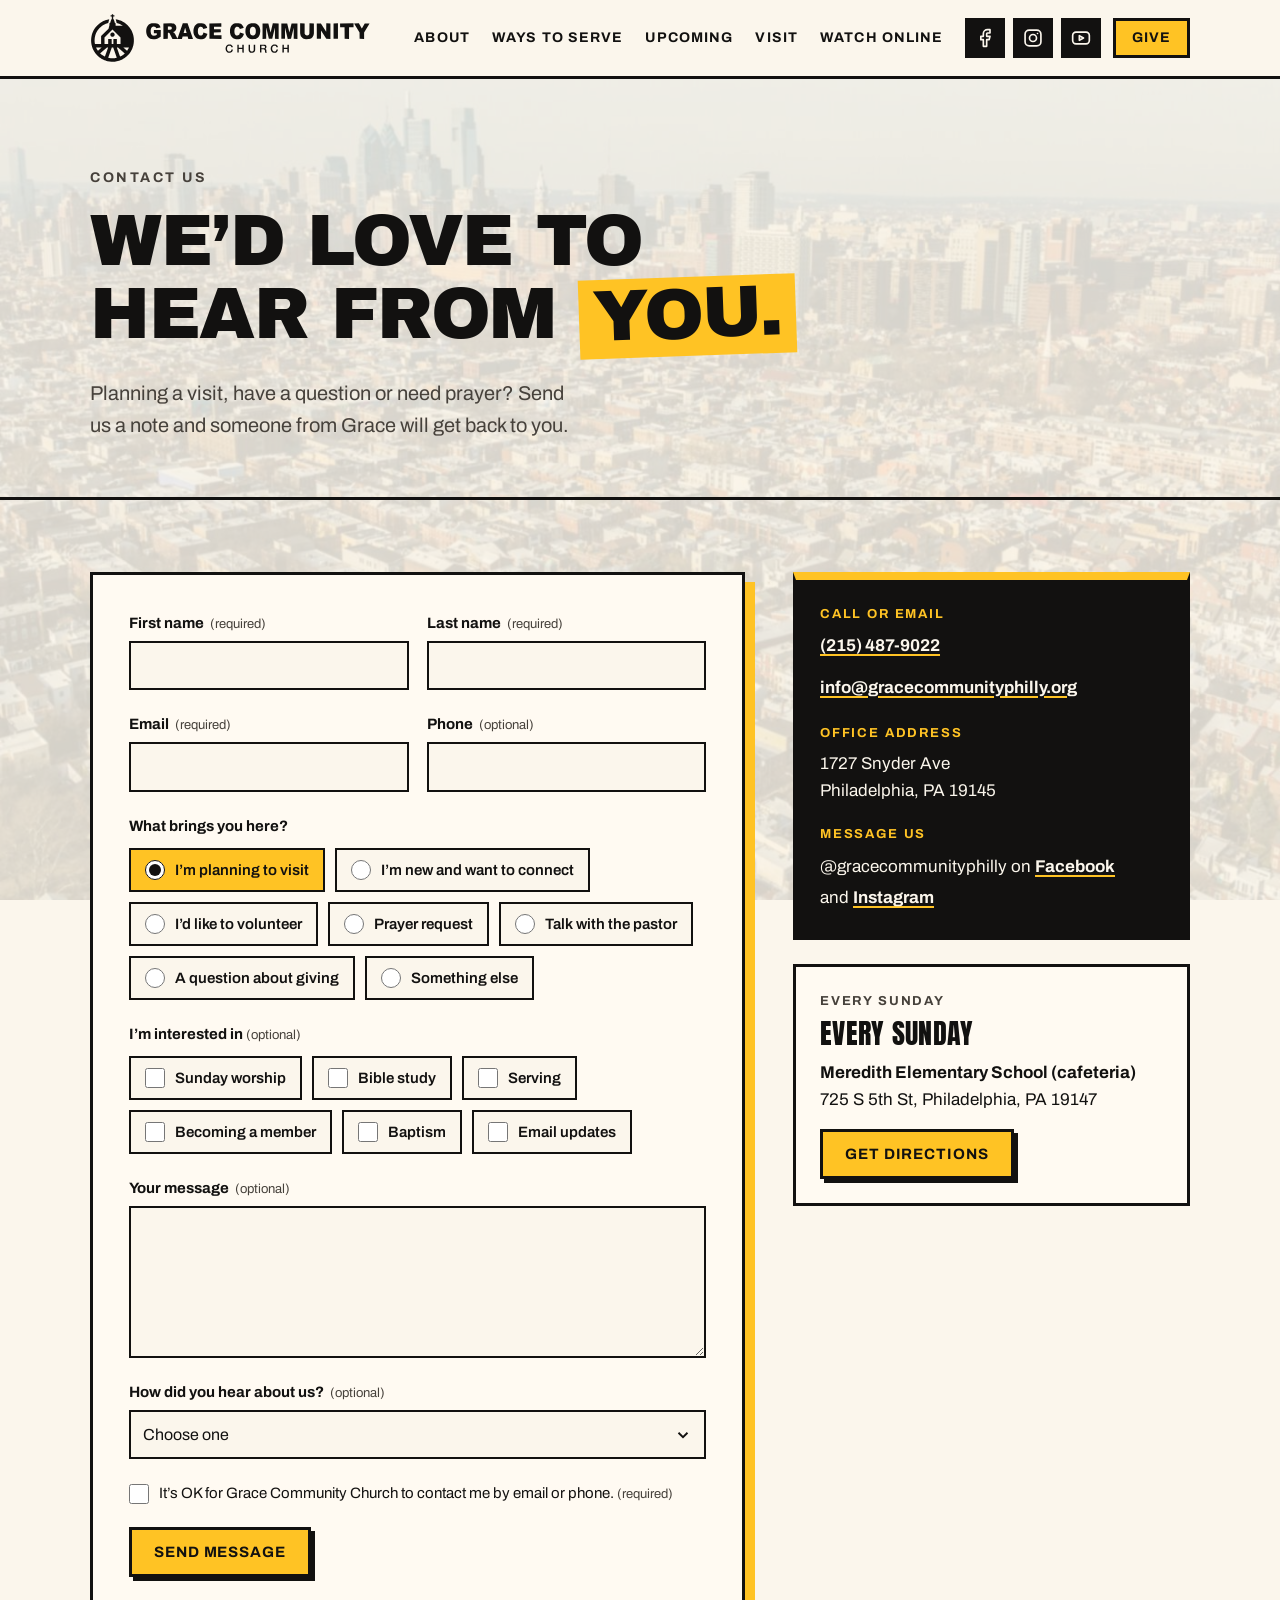
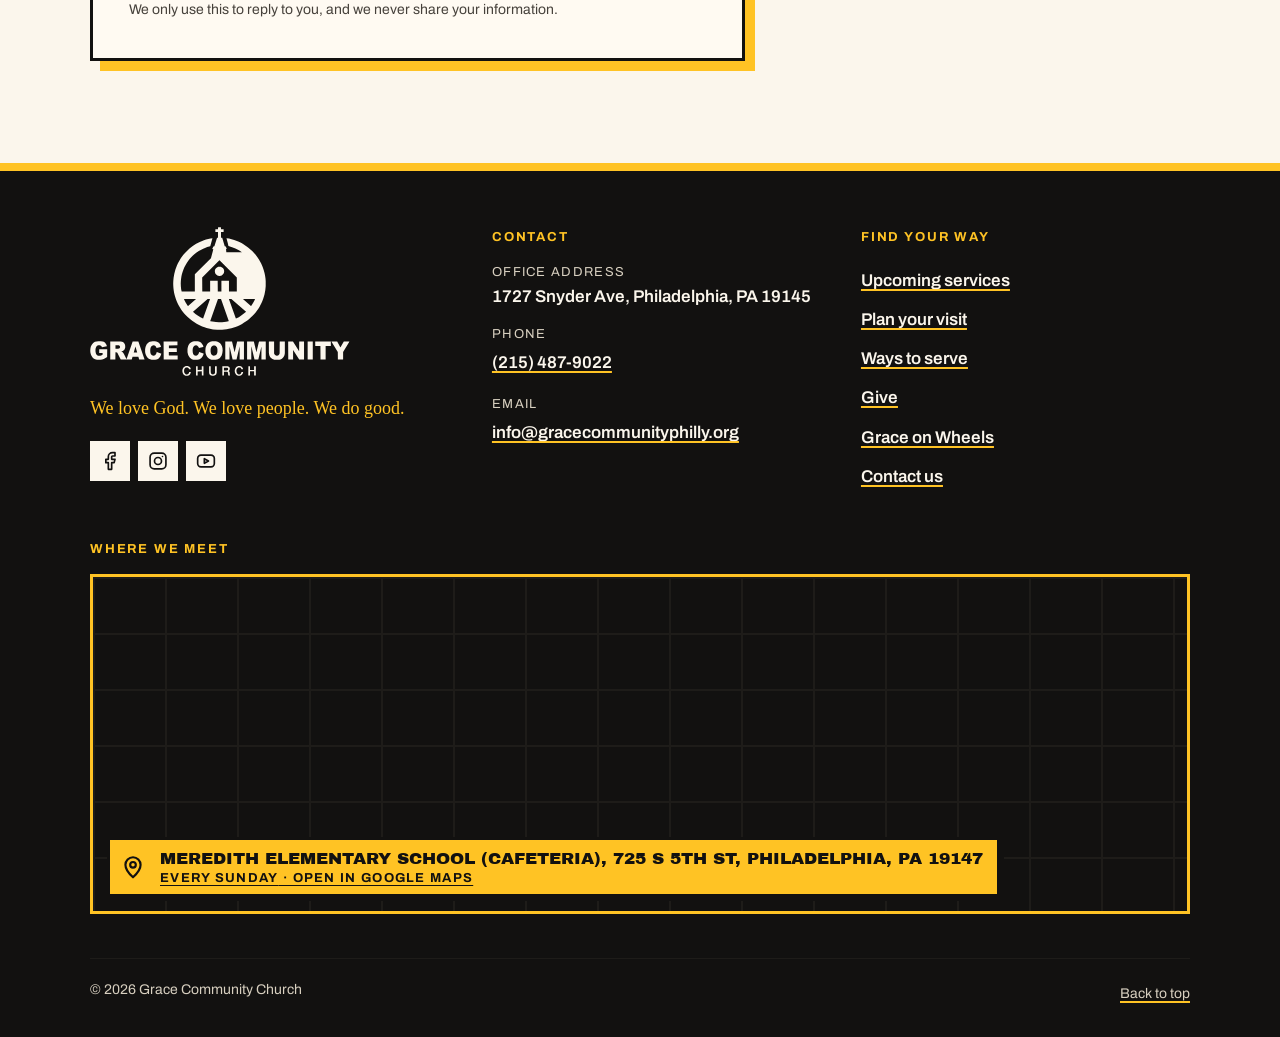
==== commit 751a04d6: "2026-10-18: Clean web addresses and connect forms - Added .htaccess: /give instead of /give.html, / " ====
--- a/contact.html
+++ b/contact.html
@@ -23,7 +23,7 @@
 <link rel="preconnect" href="https://fonts.googleapis.com">
 <link rel="preconnect" href="https://fonts.gstatic.com" crossorigin>
 <link rel="stylesheet" href="https://fonts.googleapis.com/css2?family=Anton&family=Archivo:wght@400;600;700&family=Archivo+Black&family=Permanent+Marker&display=swap">
-<link rel="stylesheet" href="assets/site.css">
+<link rel="stylesheet" href="/assets/site.css">
 <script>document.documentElement.classList.add('js');</script>
 </head>
 <body>
@@ -32,7 +32,7 @@
 <!-- ===== HEADER + MAIN NAVIGATION (the same as the home page; links go back to its sections) ===== -->
 <header class="site-header" id="top">
   <div class="wrap">
-    <a class="brand" href="index.html" aria-label="Grace Community Church, home">
+    <a class="brand" href="/" aria-label="Grace Community Church, home">
       <span class="emblem" aria-hidden="true"></span>
       <span class="wordmark" aria-hidden="true"></span>
     </a>
@@ -42,20 +42,20 @@
     <nav class="site-nav" id="site-nav" aria-label="Main">
       <!-- Nav items are in MOBILE order; .d-1 … .d-7 set the desktop order, .m-only items show on mobile only -->
       <ul>
-        <li class="m-only"><a href="index.html#visit">Service times</a></li>
+        <li class="m-only"><a href="/#visit">Service times</a></li>
         <li class="d-5"><a href="https://www.facebook.com/gracecommunityphilly/" target="_blank" rel="noopener">Watch online<span class="sr-only"> (opens in a new tab)</span></a></li>
-        <li class="d-4"><a href="index.html#visit">Visit</a></li>
-        <li class="m-only"><a href="index.html#upcoming" data-dir>Get directions</a></li>
-        <li class="m-only"><a href="index.html#expect">What to expect</a></li>
-        <li class="d-1"><a href="index.html#about">About<span class="m-txt"> Grace</span></a></li>
-        <li class="d-3"><a href="index.html#upcoming">Upcoming<span class="m-txt"> services</span></a></li>
-        <li class="d-2"><a href="index.html#serve">Ways to serve</a></li>
+        <li class="d-4"><a href="/#visit">Visit</a></li>
+        <li class="m-only"><a href="/#upcoming" data-dir>Get directions</a></li>
+        <li class="m-only"><a href="/#expect">What to expect</a></li>
+        <li class="d-1"><a href="/#about">About<span class="m-txt"> Grace</span></a></li>
+        <li class="d-3"><a href="/#upcoming">Upcoming<span class="m-txt"> services</span></a></li>
+        <li class="d-2"><a href="/#serve">Ways to serve</a></li>
         <li class="soc-li d-6"><div class="soc-row"><div class="social">
           <a href="https://www.facebook.com/gracecommunityphilly/" target="_blank" rel="noopener" aria-label="Facebook (opens in a new tab)"><svg viewBox="0 0 24 24" aria-hidden="true"><path d="M18 2h-3a5 5 0 0 0-5 5v3H7v4h3v8h4v-8h3l1-4h-4V7a1 1 0 0 1 1-1h3z"/></svg></a>
           <a href="https://www.instagram.com/gracecommunityphilly/" target="_blank" rel="noopener" aria-label="Instagram (opens in a new tab)"><svg viewBox="0 0 24 24" aria-hidden="true"><rect x="2.5" y="2.5" width="19" height="19" rx="5"/><circle cx="12" cy="12" r="4.2"/><path d="M17.400 6.600h.01"/></svg></a>
           <a href="https://www.youtube.com/@GraceCommunityPhilly" target="_blank" rel="noopener" aria-label="YouTube (opens in a new tab)"><svg viewBox="0 0 24 24" aria-hidden="true"><rect x="2" y="5" width="20" height="14" rx="4"/><path d="M10 9.200v5.600l5-2.800z"/></svg></a>
-        </div><a class="btn quiet bs-cta" href="index.html#bible-study">Bible study</a></div></li>
-        <li class="give-li d-7"><a class="btn" href="give.html">Give</a></li>
+        </div><a class="btn quiet bs-cta" href="/#bible-study">Bible study</a></div></li>
+        <li class="give-li d-7"><a class="btn" href="/give">Give</a></li>
       </ul>
     </nav>
   </div>
@@ -136,7 +136,7 @@
       <div class="f-done" id="f-done" tabindex="-1" hidden>
         <h2>Thank you!</h2>
         <p class="done-msg">We got your message and will be in touch soon.</p>
-        <a class="btn quiet" href="index.html">Back to the home page</a>
+        <a class="btn quiet" href="/">Back to the home page</a>
       </div>
     </div>
 
@@ -154,7 +154,7 @@
         <h2 class="label" data-sun="label">Every Sunday</h2>
         <p class="side-big" data-sun="when">12:00&nbsp;PM</p>
         <p><b data-sun="name">Meredith Elementary School (cafeteria)</b><br><span data-sun="address">725&nbsp;S&nbsp;5th&nbsp;St, Philadelphia, PA&nbsp;19147</span></p>
-        <a class="btn" href="index.html#upcoming" data-dir>Get directions</a>
+        <a class="btn" href="/#upcoming" data-dir>Get directions</a>
       </div>
     </aside>
   </div>
@@ -186,12 +186,12 @@
       <div>
         <h2>Find your way</h2>
         <ul class="foot-links">
-          <li><a href="index.html#upcoming">Upcoming services</a></li>
-          <li><a href="index.html#visit">Plan your visit</a></li>
-          <li><a href="index.html#serve">Ways to serve</a></li>
-          <li><a href="give.html">Give</a></li>
-          <li><a href="graceonwheels.html">Grace on Wheels</a></li>
-          <li><a href="contact.html">Contact us</a></li>
+          <li><a href="/#upcoming">Upcoming services</a></li>
+          <li><a href="/#visit">Plan your visit</a></li>
+          <li><a href="/#serve">Ways to serve</a></li>
+          <li><a href="/give">Give</a></li>
+          <li><a href="/graceonwheels">Grace on Wheels</a></li>
+          <li><a href="/contact">Contact us</a></li>
         </ul>
       </div>
     </div>
@@ -213,6 +213,6 @@
 </footer>
 <!-- ===== /[11] END FOOTER ===== -->
 
-<script src="assets/site.js"></script>
+<script src="/assets/site.js"></script>
 </body>
 </html>
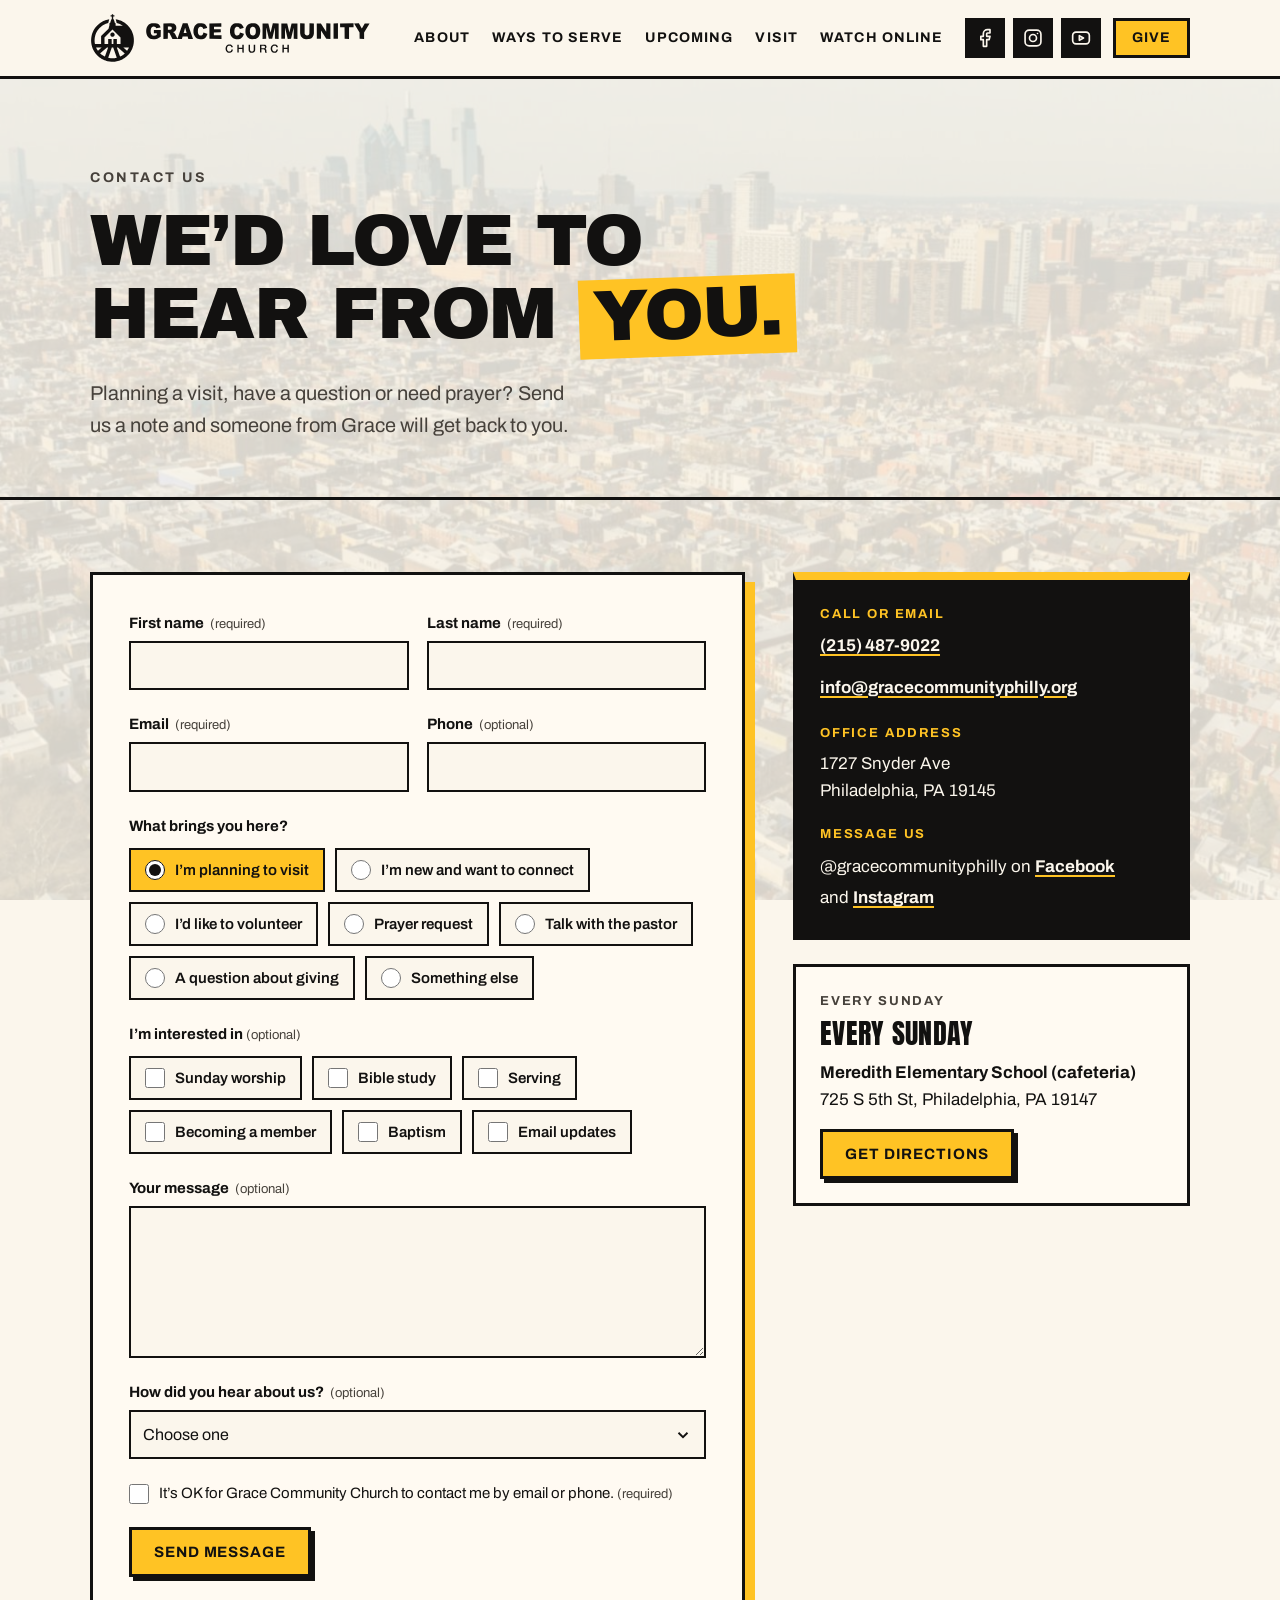
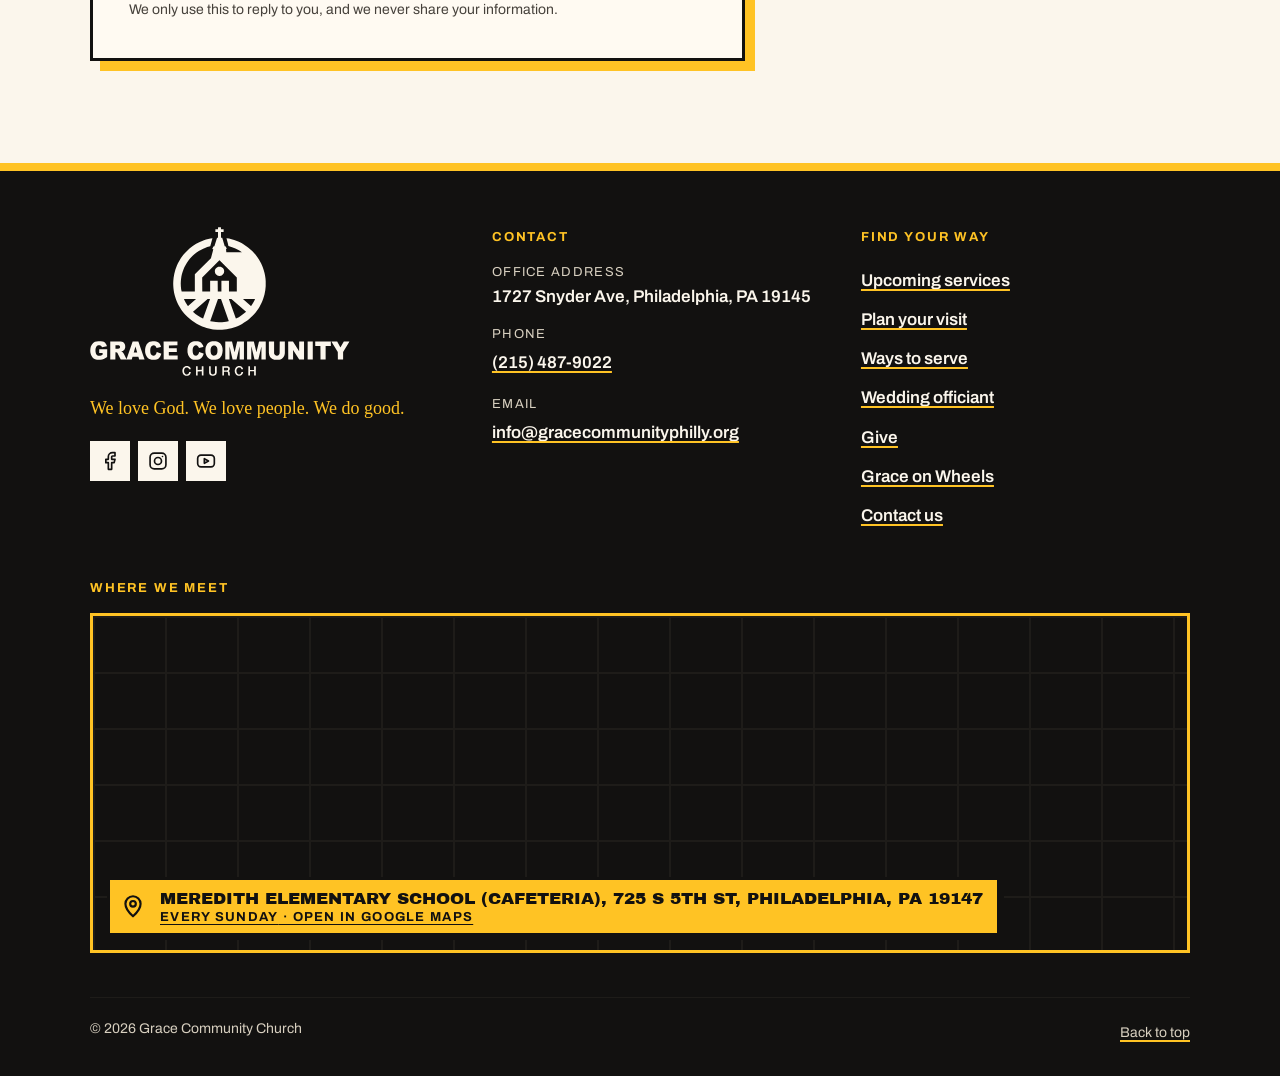
==== commit 8e2ce69d: "2026-11-10: Add wedding officiant page, ceremony questionnaire and photos New /wedding-officiant pag" ====
--- a/contact.html
+++ b/contact.html
@@ -50,6 +50,7 @@
         <li class="d-1"><a href="/#about">About<span class="m-txt"> Grace</span></a></li>
         <li class="d-3"><a href="/#upcoming">Upcoming<span class="m-txt"> services</span></a></li>
         <li class="d-2"><a href="/#serve">Ways to serve</a></li>
+        <li class="m-only"><a href="/wedding-officiant">Weddings</a></li>
         <li class="soc-li d-6"><div class="soc-row"><div class="social">
           <a href="https://www.facebook.com/gracecommunityphilly/" target="_blank" rel="noopener" aria-label="Facebook (opens in a new tab)"><svg viewBox="0 0 24 24" aria-hidden="true"><path d="M18 2h-3a5 5 0 0 0-5 5v3H7v4h3v8h4v-8h3l1-4h-4V7a1 1 0 0 1 1-1h3z"/></svg></a>
           <a href="https://www.instagram.com/gracecommunityphilly/" target="_blank" rel="noopener" aria-label="Instagram (opens in a new tab)"><svg viewBox="0 0 24 24" aria-hidden="true"><rect x="2.5" y="2.5" width="19" height="19" rx="5"/><circle cx="12" cy="12" r="4.2"/><path d="M17.400 6.600h.01"/></svg></a>
@@ -189,6 +190,7 @@
           <li><a href="/#upcoming">Upcoming services</a></li>
           <li><a href="/#visit">Plan your visit</a></li>
           <li><a href="/#serve">Ways to serve</a></li>
+          <li><a href="/wedding-officiant">Wedding officiant</a></li>
           <li><a href="/give">Give</a></li>
           <li><a href="/graceonwheels">Grace on Wheels</a></li>
           <li><a href="/contact">Contact us</a></li>
@@ -201,7 +203,7 @@
       <a class="map-link" id="map-link" href="https://www.google.com/maps/search/?api=1&amp;query=Meredith+Elementary+School%2C+725+S+5th+St%2C+Philadelphia%2C+PA+19147" target="_blank" rel="noopener">
         <span class="map-card">
           <svg viewBox="0 0 24 24" aria-hidden="true"><path d="M12 21.5s-7-6.1-7-11.5a7 7 0 0 1 14 0c0 5.400-7 11.500-7 11.500z"/><circle cx="12" cy="10" r="2.6"/></svg>
-          <span><b id="map-place">Meredith Elementary School (cafeteria), 725&nbsp;S&nbsp;5th&nbsp;St, Philadelphia, PA&nbsp;19147</b><i><span id="map-when">Our Sunday home from November&nbsp;1</span>&nbsp;· Open in Google Maps<span class="sr-only"> (opens in a new tab)</span></i></span>
+          <span><b id="map-place">Meredith Elementary School (cafeteria), 725&nbsp;S&nbsp;5th&nbsp;St, Philadelphia, PA&nbsp;19147</b><i><span id="map-when">Our Sunday home from November&nbsp;15</span>&nbsp;· Open in Google Maps<span class="sr-only"> (opens in a new tab)</span></i></span>
         </span>
       </a>
     </div>
@@ -213,6 +215,6 @@
 </footer>
 <!-- ===== /[11] END FOOTER ===== -->
 
-<script src="/assets/site.js"></script>
+<script src="/assets/site.js?v=20261102"></script>
 </body>
 </html>
--- a/assets/site.css
+++ b/assets/site.css
@@ -654,3 +654,20 @@
 @media (max-width: 520px) { .steps { grid-template-columns: minmax(0, 1fr); } .steps li + li { border-left: 0; border-top: 3px solid var(--sun); } }
 /* Giving initiative cards on the Give page reuse the home page's "Ways to serve" cards (.min) */
 .min .note { font-size: .875rem; }
+
+/* Give page: ways to give live in the hero so they show in the first screen on phones */
+.give-hero .wrap { padding-block: clamp(28px, 5vw, 64px) clamp(28px, 4vw, 48px); }
+.give-hero .ways { width: 100%; margin-top: 14px; }
+.give-hero .tax-note { margin-top: 6px; font-size: .875rem; }
+.way h3.one-line { white-space: nowrap; overflow-wrap: normal; font-size: clamp(1rem, 1.45vw, 1.125rem); }
+@media (max-width: 860px) {
+  .give-hero .wrap { gap: 8px; padding-block: 18px 24px; }
+  .give-hero h1 { font-size: 2rem; }
+  .give-hero .lede { font-size: .9375rem; margin-top: 0; }
+  .give-hero .ways { gap: 10px; margin-top: 6px; }
+  .give-hero .way { gap: 4px; padding: 12px 14px 14px; border-top-width: 6px; }
+  .give-hero .way h3 { font-size: 1.0625rem; overflow-wrap: normal; }
+  .give-hero .way h3.one-line { font-size: 1.0625rem; }
+  .give-hero .way p:not(.label) { font-size: .8125rem; line-height: 1.35; }
+  .give-hero .way .btn { margin-top: 6px; min-height: 42px; }
+}
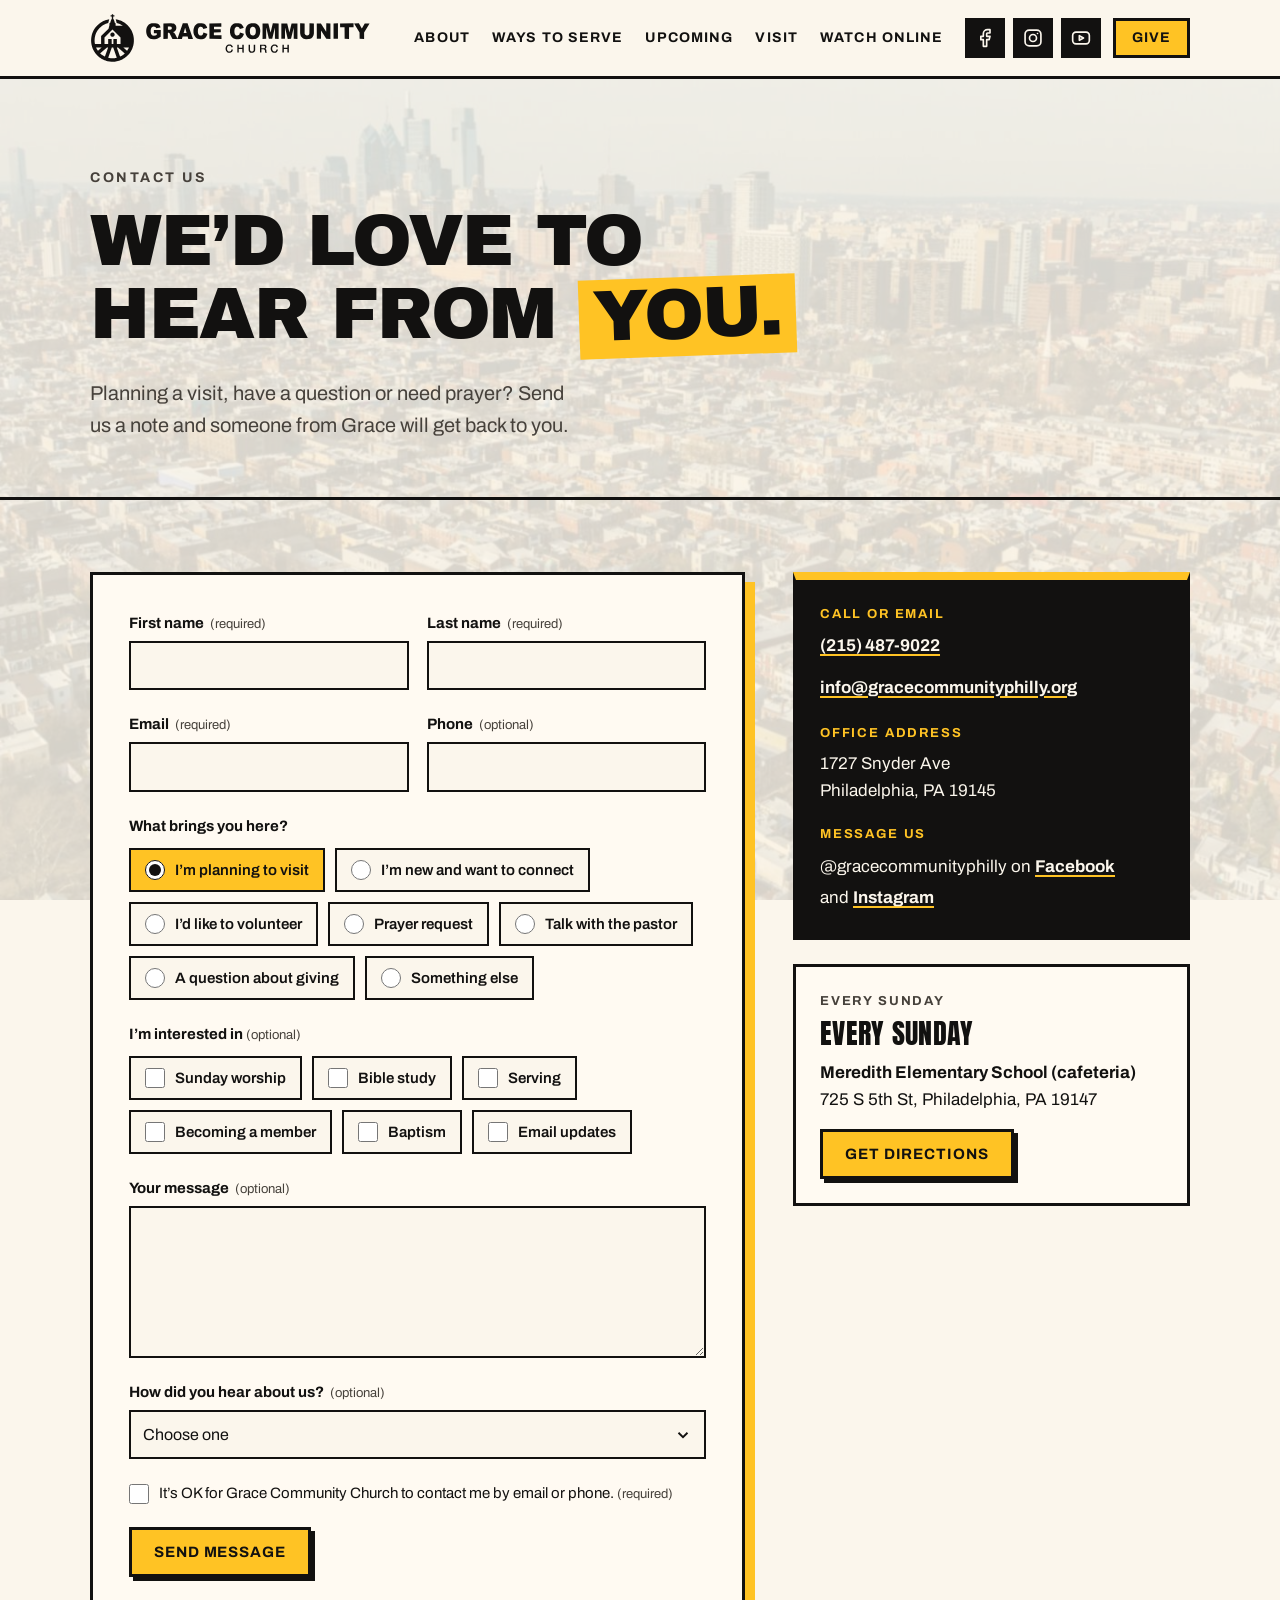
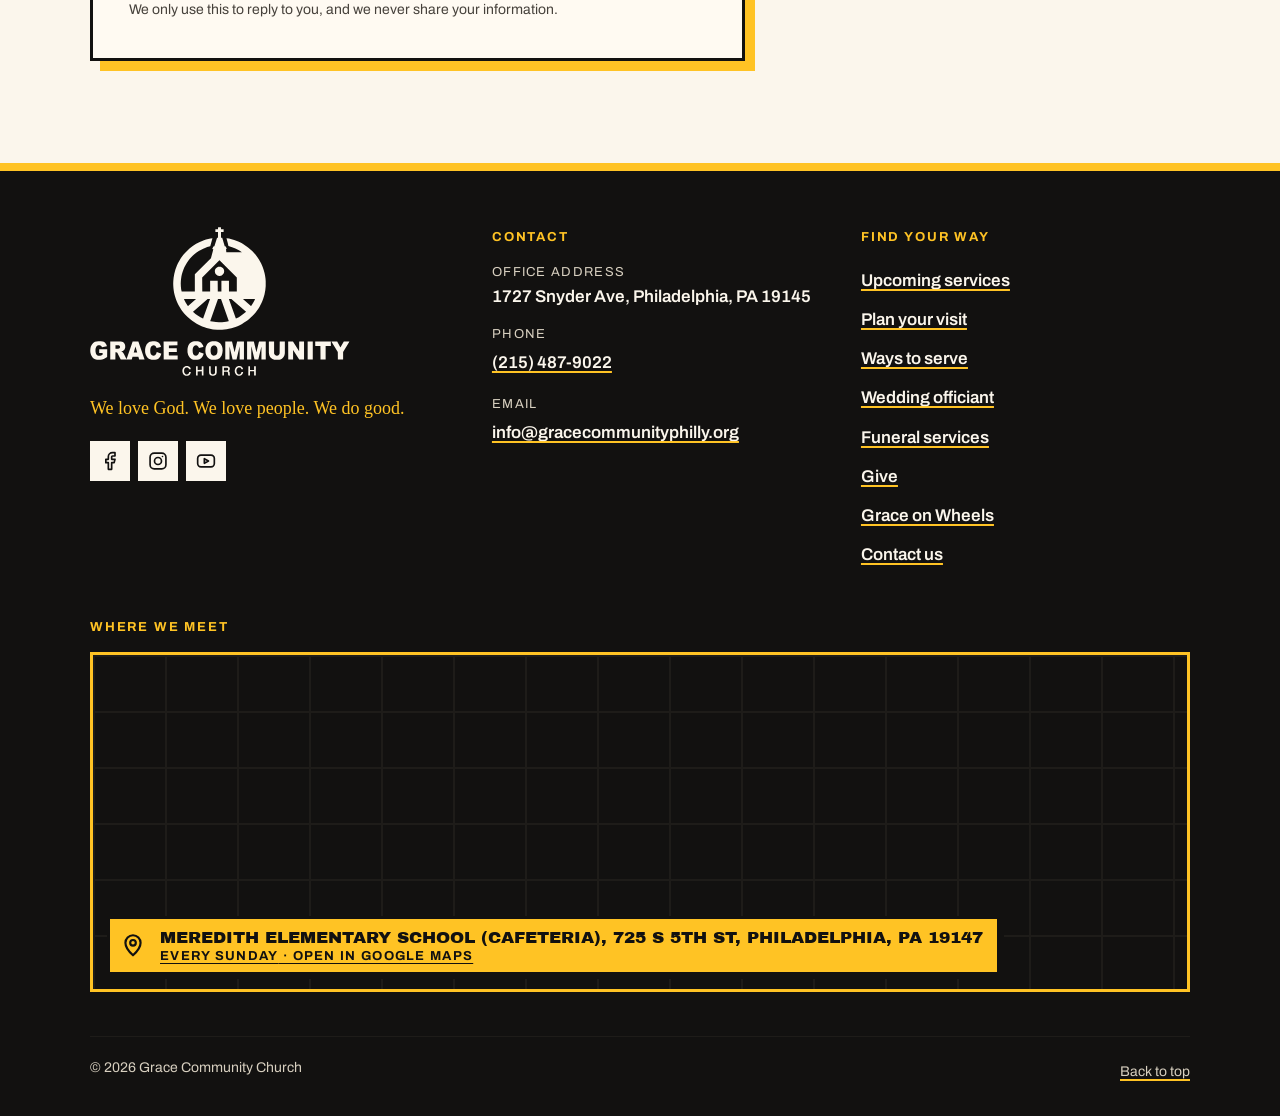
==== commit 7f016e1d: "2026-11-10: Add funeral services page; move Weddings and Funerals under Give in mobile menu New /fun" ====
--- a/contact.html
+++ b/contact.html
@@ -50,13 +50,14 @@
         <li class="d-1"><a href="/#about">About<span class="m-txt"> Grace</span></a></li>
         <li class="d-3"><a href="/#upcoming">Upcoming<span class="m-txt"> services</span></a></li>
         <li class="d-2"><a href="/#serve">Ways to serve</a></li>
-        <li class="m-only"><a href="/wedding-officiant">Weddings</a></li>
         <li class="soc-li d-6"><div class="soc-row"><div class="social">
           <a href="https://www.facebook.com/gracecommunityphilly/" target="_blank" rel="noopener" aria-label="Facebook (opens in a new tab)"><svg viewBox="0 0 24 24" aria-hidden="true"><path d="M18 2h-3a5 5 0 0 0-5 5v3H7v4h3v8h4v-8h3l1-4h-4V7a1 1 0 0 1 1-1h3z"/></svg></a>
           <a href="https://www.instagram.com/gracecommunityphilly/" target="_blank" rel="noopener" aria-label="Instagram (opens in a new tab)"><svg viewBox="0 0 24 24" aria-hidden="true"><rect x="2.5" y="2.5" width="19" height="19" rx="5"/><circle cx="12" cy="12" r="4.2"/><path d="M17.400 6.600h.01"/></svg></a>
           <a href="https://www.youtube.com/@GraceCommunityPhilly" target="_blank" rel="noopener" aria-label="YouTube (opens in a new tab)"><svg viewBox="0 0 24 24" aria-hidden="true"><rect x="2" y="5" width="20" height="14" rx="4"/><path d="M10 9.200v5.600l5-2.800z"/></svg></a>
         </div><a class="btn quiet bs-cta" href="/#bible-study">Bible study</a></div></li>
         <li class="give-li d-7"><a class="btn" href="/give">Give</a></li>
+        <li class="m-only"><a href="/wedding-officiant">Weddings</a></li>
+        <li class="m-only"><a href="/funerals">Funerals</a></li>
       </ul>
     </nav>
   </div>
@@ -191,6 +192,7 @@
           <li><a href="/#visit">Plan your visit</a></li>
           <li><a href="/#serve">Ways to serve</a></li>
           <li><a href="/wedding-officiant">Wedding officiant</a></li>
+          <li><a href="/funerals">Funeral services</a></li>
           <li><a href="/give">Give</a></li>
           <li><a href="/graceonwheels">Grace on Wheels</a></li>
           <li><a href="/contact">Contact us</a></li>
